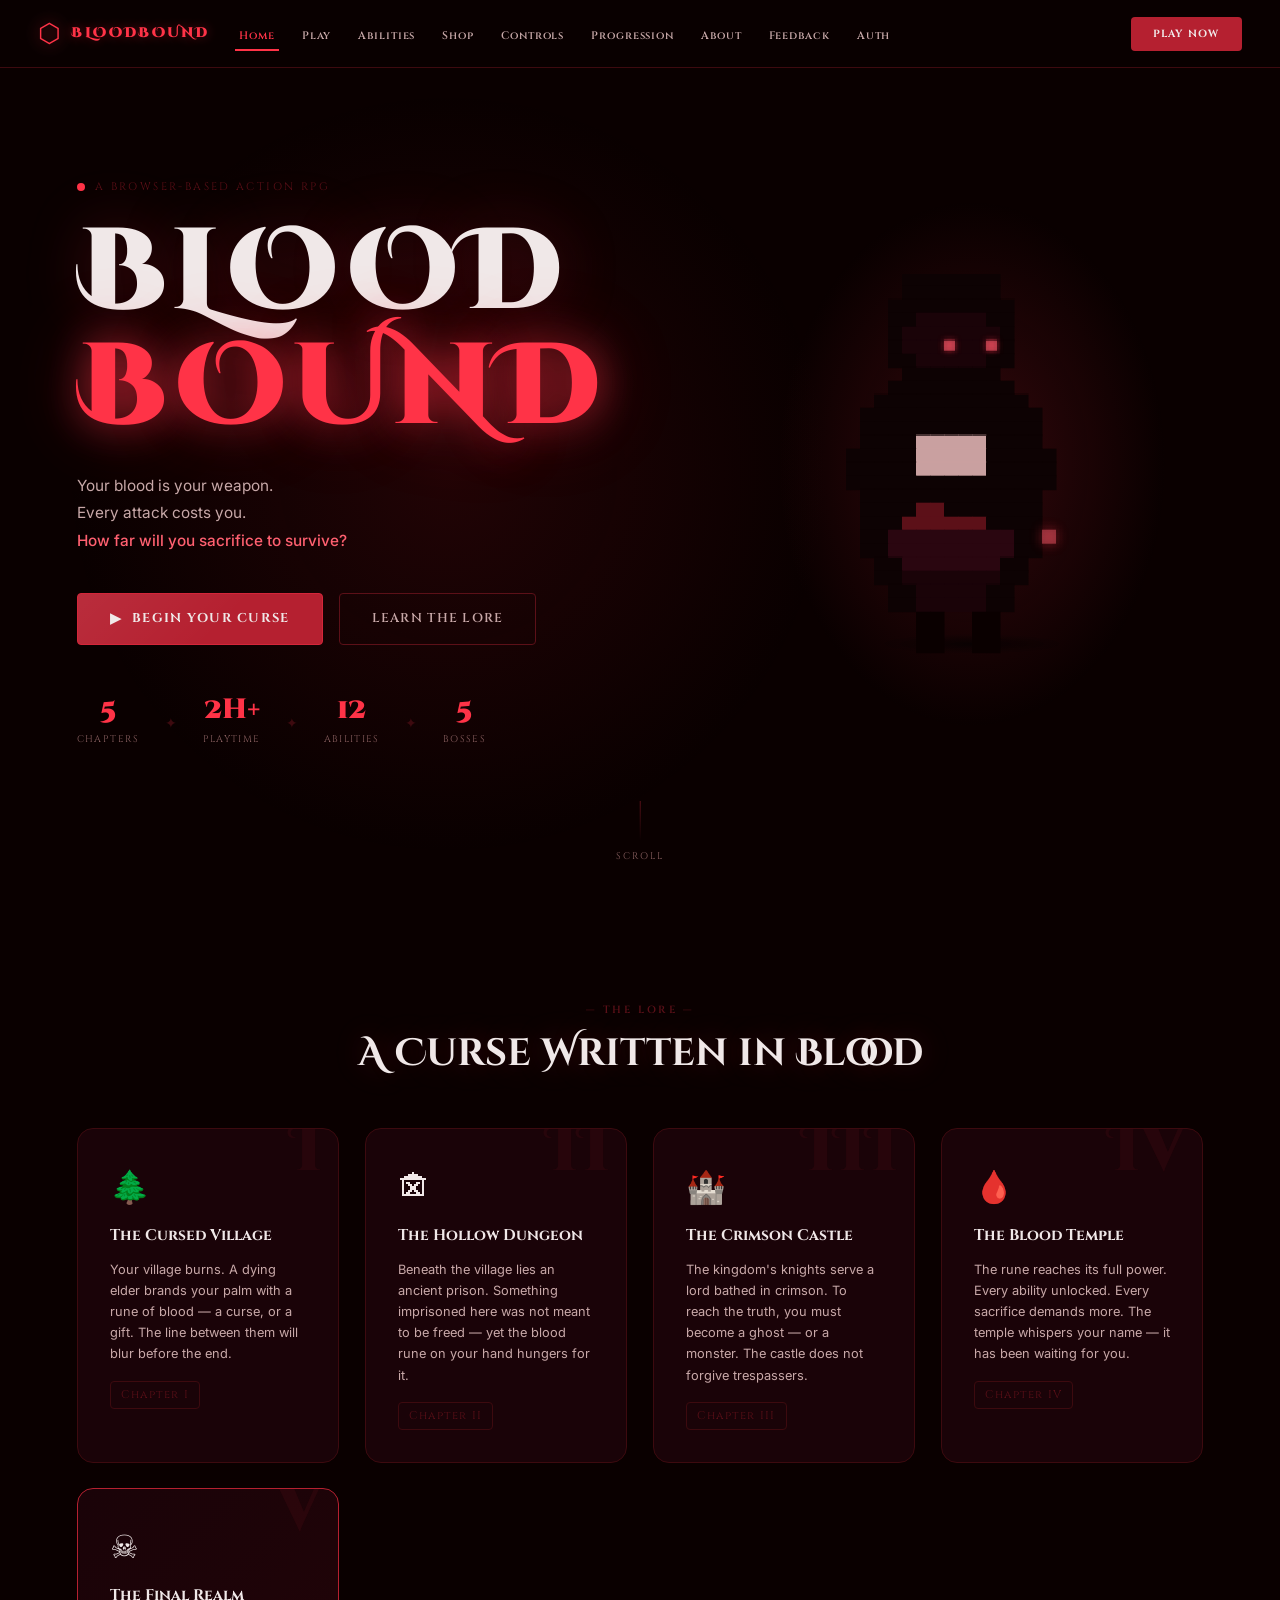
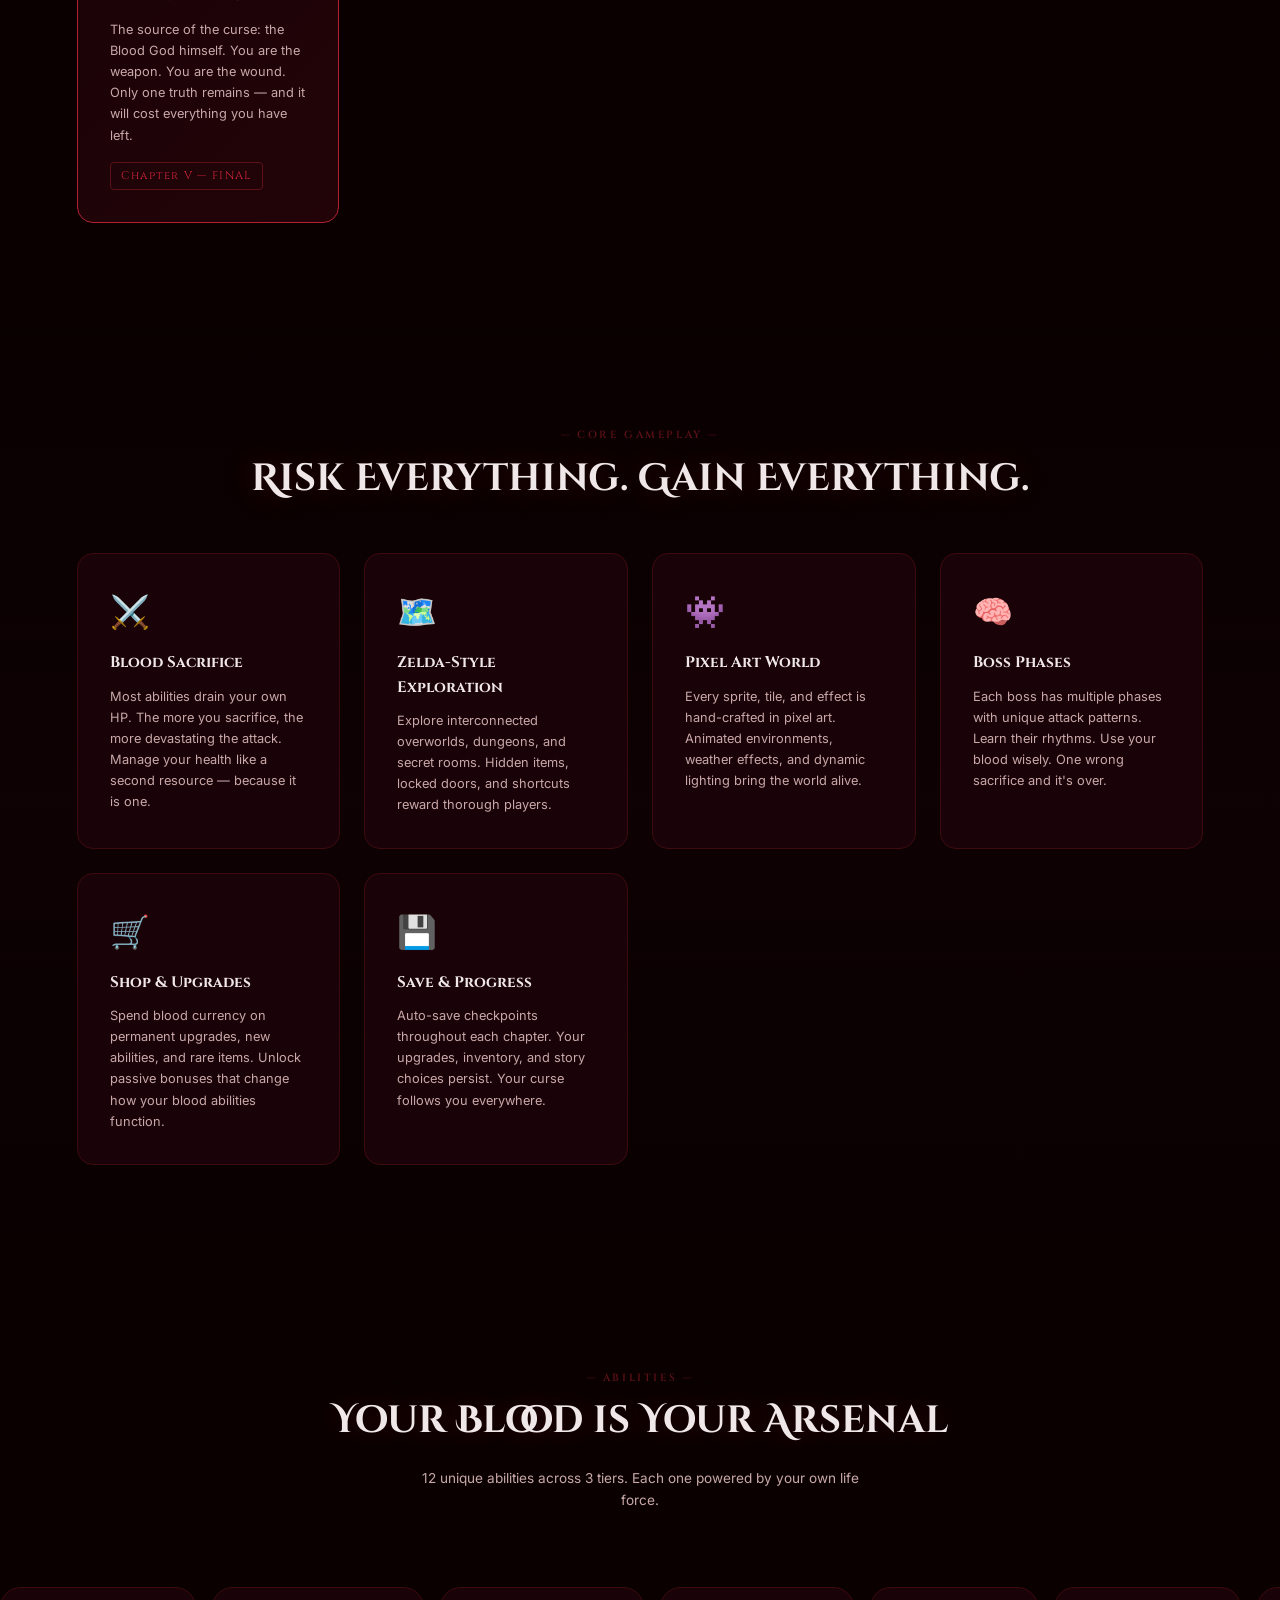
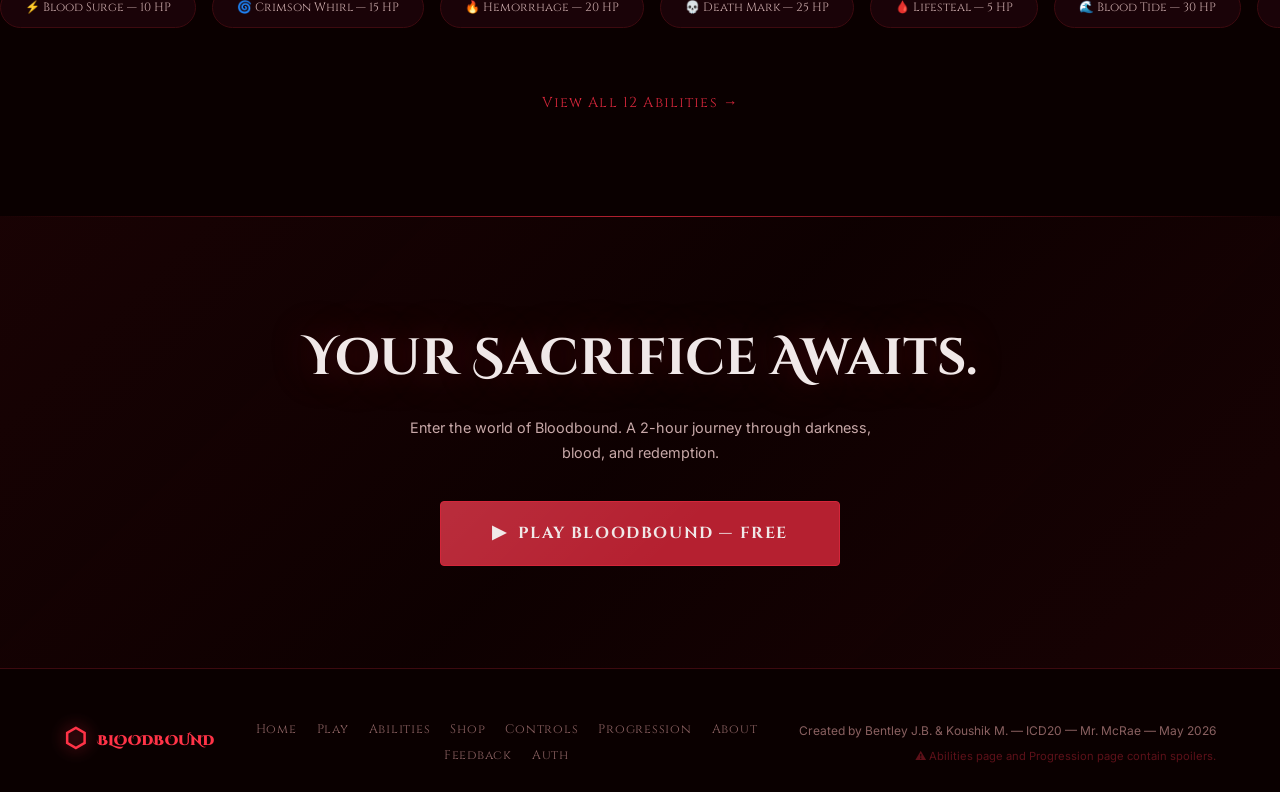
==== index.html @ a11c5ade "Add files via upload" ====
<!DOCTYPE html>
<html lang="en">
<head>
  <meta charset="UTF-8" />
  <meta name="viewport" content="width=device-width, initial-scale=1.0" />
  <title>Bloodbound — Sacrifice to Survive</title>
  <link rel="stylesheet" href="global.css" />
  <link rel="stylesheet" href="home.css" />
</head>
<body>

  <!-- ═══════════════════════════════════════════ ANIMATED BG CANVAS -->
  <canvas id="bg-canvas"></canvas>

  <!-- ═══════════════════════════════════════════ NAVBAR -->
  <nav class="navbar" id="navbar">
    <div class="nav-logo">
      <span class="logo-drop">⬡</span>
      <span class="logo-text">BLOODBOUND</span>
    </div>
    <ul class="nav-links">
      <li><a href="index.html" class="active">Home</a></li>
      <li><a href="game.html">Play</a></li>
      <li><a href="abilities.html">Abilities</a></li>
      <li><a href="shop.html">Shop</a></li>
      <li><a href="controls.html">Controls</a></li>
      <li><a href="progression.html">Progression</a></li>
      <li><a href="about.html">About</a></li>
      <li><a href="feedback.html">Feedback</a></li>
      <li><a href="auth.html">Auth</a></li>
    </ul>
    <button class="nav-play-btn" onclick="window.location.href='game.html'">
      <span>PLAY NOW</span>
      <div class="btn-drip"></div>
    </button>
    <button class="hamburger" id="hamburger" aria-label="Menu">
      <span></span><span></span><span></span>
    </button>
  </nav>

  <!-- ═══════════════════════════════════════════ MOBILE NAV DRAWER -->
  <div class="mobile-drawer" id="mobile-drawer">
    <ul>
      <li><a href="index.html">Home</a></li>
      <li><a href="game.html">Play</a></li>
      <li><a href="abilities.html">Abilities</a></li>
      <li><a href="shop.html">Shop</a></li>
      <li><a href="controls.html">Controls</a></li>
      <li><a href="progression.html">Progression</a></li>
      <li><a href="about.html">About</a></li>
      <li><a href="feedback.html">Feedback</a></li>
      <li><a href="auth.html">Auth</a></li>
    </ul>
  </div>

  <!-- ═══════════════════════════════════════════ HERO -->
  <section class="hero" id="hero">
    <div class="hero-content">
      <div class="hero-eyebrow">
        <span class="pulse-dot"></span>
        A BROWSER-BASED ACTION RPG
      </div>
      <h1 class="hero-title">
        <span class="title-line line-1">BLOOD</span>
        <span class="title-line line-2">BOUND</span>
      </h1>
      <p class="hero-subtitle">
        Your blood is your weapon.<br/>
        Every attack costs you.<br/>
        <em>How far will you sacrifice to survive?</em>
      </p>
      <div class="hero-cta">
        <button class="btn-primary" onclick="window.location.href='game.html'">
          <span class="btn-icon">▶</span> BEGIN YOUR CURSE
        </button>
        <button class="btn-secondary" onclick="document.getElementById('story').scrollIntoView({behavior:'smooth'})">
          LEARN THE LORE
        </button>
      </div>
      <div class="hero-stats">
        <div class="stat">
          <span class="stat-val">5</span>
          <span class="stat-label">Chapters</span>
        </div>
        <div class="stat-divider">✦</div>
        <div class="stat">
          <span class="stat-val">2h+</span>
          <span class="stat-label">Playtime</span>
        </div>
        <div class="stat-divider">✦</div>
        <div class="stat">
          <span class="stat-val">12</span>
          <span class="stat-label">Abilities</span>
        </div>
        <div class="stat-divider">✦</div>
        <div class="stat">
          <span class="stat-val">5</span>
          <span class="stat-label">Bosses</span>
        </div>
      </div>
    </div>

    <!-- Pixel art hero illustration (CSS drawn) -->
    <div class="hero-character">
      <div class="char-glow"></div>
      <canvas id="hero-sprite-canvas" width="200" height="280"></canvas>
      <div class="char-shadow"></div>
    </div>

    <div class="scroll-indicator">
      <div class="scroll-line"></div>
      <span>SCROLL</span>
    </div>
  </section>

  <!-- ═══════════════════════════════════════════ STORY TEASER -->
  <section class="story-section" id="story">
    <div class="section-eyebrow">— THE LORE —</div>
    <h2 class="section-title">A Curse Written in Blood</h2>

    <div class="story-grid">
      <div class="story-card" data-chapter="I">
        <div class="story-card-icon">🌲</div>
        <h3>The Cursed Village</h3>
        <p>Your village burns. A dying elder brands your palm with a rune of blood — a curse, or a gift. The line between them will blur before the end.</p>
        <span class="chapter-tag">Chapter I</span>
      </div>
      <div class="story-card" data-chapter="II">
        <div class="story-card-icon">🏚</div>
        <h3>The Hollow Dungeon</h3>
        <p>Beneath the village lies an ancient prison. Something imprisoned here was not meant to be freed — yet the blood rune on your hand hungers for it.</p>
        <span class="chapter-tag">Chapter II</span>
      </div>
      <div class="story-card" data-chapter="III">
        <div class="story-card-icon">🏰</div>
        <h3>The Crimson Castle</h3>
        <p>The kingdom's knights serve a lord bathed in crimson. To reach the truth, you must become a ghost — or a monster. The castle does not forgive trespassers.</p>
        <span class="chapter-tag">Chapter III</span>
      </div>
      <div class="story-card" data-chapter="IV">
        <div class="story-card-icon">🩸</div>
        <h3>The Blood Temple</h3>
        <p>The rune reaches its full power. Every ability unlocked. Every sacrifice demands more. The temple whispers your name — it has been waiting for you.</p>
        <span class="chapter-tag">Chapter IV</span>
      </div>
      <div class="story-card featured" data-chapter="V">
        <div class="story-card-icon">☠</div>
        <h3>The Final Realm</h3>
        <p>The source of the curse: the Blood God himself. You are the weapon. You are the wound. Only one truth remains — and it will cost everything you have left.</p>
        <span class="chapter-tag">Chapter V — FINAL</span>
      </div>
    </div>
  </section>

  <!-- ═══════════════════════════════════════════ MECHANICS -->
  <section class="mechanics-section" id="mechanics">
    <div class="section-eyebrow">— CORE GAMEPLAY —</div>
    <h2 class="section-title">Risk Everything. Gain Everything.</h2>

    <div class="mechanics-grid">
      <div class="mechanic-card">
        <div class="mech-icon">⚔️</div>
        <h3>Blood Sacrifice</h3>
        <p>Most abilities drain your own HP. The more you sacrifice, the more devastating the attack. Manage your health like a second resource — because it is one.</p>
      </div>
      <div class="mechanic-card">
        <div class="mech-icon">🗺️</div>
        <h3>Zelda-Style Exploration</h3>
        <p>Explore interconnected overworlds, dungeons, and secret rooms. Hidden items, locked doors, and shortcuts reward thorough players.</p>
      </div>
      <div class="mechanic-card">
        <div class="mech-icon">👾</div>
        <h3>Pixel Art World</h3>
        <p>Every sprite, tile, and effect is hand-crafted in pixel art. Animated environments, weather effects, and dynamic lighting bring the world alive.</p>
      </div>
      <div class="mechanic-card">
        <div class="mech-icon">🧠</div>
        <h3>Boss Phases</h3>
        <p>Each boss has multiple phases with unique attack patterns. Learn their rhythms. Use your blood wisely. One wrong sacrifice and it's over.</p>
      </div>
      <div class="mechanic-card">
        <div class="mech-icon">🛒</div>
        <h3>Shop & Upgrades</h3>
        <p>Spend blood currency on permanent upgrades, new abilities, and rare items. Unlock passive bonuses that change how your blood abilities function.</p>
      </div>
      <div class="mechanic-card">
        <div class="mech-icon">💾</div>
        <h3>Save & Progress</h3>
        <p>Auto-save checkpoints throughout each chapter. Your upgrades, inventory, and story choices persist. Your curse follows you everywhere.</p>
      </div>
    </div>
  </section>

  <!-- ═══════════════════════════════════════════ ABILITIES PREVIEW -->
  <section class="abilities-preview" id="abilities-preview">
    <div class="section-eyebrow">— ABILITIES —</div>
    <h2 class="section-title">Your Blood is Your Arsenal</h2>
    <p class="section-desc">12 unique abilities across 3 tiers. Each one powered by your own life force.</p>

    <div class="abilities-ticker">
      <div class="ticker-track">
        <div class="ability-pill">⚡ Blood Surge — 10 HP</div>
        <div class="ability-pill">🌀 Crimson Whirl — 15 HP</div>
        <div class="ability-pill">🔥 Hemorrhage — 20 HP</div>
        <div class="ability-pill">💀 Death Mark — 25 HP</div>
        <div class="ability-pill">🩸 Lifesteal — 5 HP</div>
        <div class="ability-pill">🌊 Blood Tide — 30 HP</div>
        <div class="ability-pill">⚡ Blood Surge — 10 HP</div>
        <div class="ability-pill">🌀 Crimson Whirl — 15 HP</div>
        <div class="ability-pill">🔥 Hemorrhage — 20 HP</div>
        <div class="ability-pill">💀 Death Mark — 25 HP</div>
        <div class="ability-pill">🩸 Lifesteal — 5 HP</div>
        <div class="ability-pill">🌊 Blood Tide — 30 HP</div>
      </div>
    </div>

    <a href="abilities.html" class="section-link">View All 12 Abilities →</a>
  </section>

  <!-- ═══════════════════════════════════════════ CTA BANNER -->
  <section class="cta-banner">
    <div class="cta-blood-drip" id="drip-container"></div>
    <h2>Your Sacrifice Awaits.</h2>
    <p>Enter the world of Bloodbound. A 2-hour journey through darkness, blood, and redemption.</p>
    <button class="btn-primary large" onclick="window.location.href='game.html'">
      <span class="btn-icon">▶</span> PLAY BLOODBOUND — FREE
    </button>
  </section>

  <!-- ═══════════════════════════════════════════ FOOTER -->
  <footer class="footer">
    <div class="footer-logo">
      <span class="logo-drop">⬡</span> BLOODBOUND
    </div>
    <div class="footer-links">
      <a href="index.html">Home</a>
      <a href="game.html">Play</a>
      <a href="abilities.html">Abilities</a>
      <a href="shop.html">Shop</a>
      <a href="controls.html">Controls</a>
      <a href="progression.html">Progression</a>
      <a href="about.html">About</a>
      <a href="feedback.html">Feedback</a>
      <a href="auth.html">Auth</a>
    </div>
    <div class="footer-credits">
      <p>Created by Bentley J.B. & Koushik M. — ICD20 — Mr. McRae — May 2026</p>
      <p class="footer-disclaimer">⚠ Abilities page and Progression page contain spoilers.</p>
    </div>
  </footer>

  <script src="home.js"></script>
</body>
</html>
---- global.css ----
/* ═══════════════════════════════════════════════════════════════
   BLOODBOUND — global.css
   Base styles, CSS variables, fonts, navbar, footer, utilities
   Responsive: all PC screen sizes (1024px → 2560px+)
═══════════════════════════════════════════════════════════════ */

/* ── GOOGLE FONTS ── */
@import url('https://fonts.googleapis.com/css2?family=Cinzel+Decorative:wght@400;700;900&family=Cinzel:wght@400;600;700&family=Inter:wght@300;400;500;600&display=swap');

/* ── CSS VARIABLES ── */
:root {
  /* Core palette */
  --blood-darkest:   #0a0000;
  --blood-dark:      #110205;
  --blood-surface:   #1a0308;
  --blood-raised:    #220408;
  --blood-border:    #3d0a0f;
  --blood-muted:     #5c1018;
  --blood-mid:       #8b1a24;
  --blood-core:      #b52030;
  --blood-bright:    #d4263a;
  --blood-vivid:     #ff3347;
  --blood-glow:      #ff6070;

  /* Neutral */
  --text-primary:    #f0e8e8;
  --text-secondary:  #c8a8a8;
  --text-muted:      #8a6060;
  --text-disabled:   #4a3030;

  /* Tier colours */
  --tier1: #a0a0b0;
  --tier2: #4fc3f7;
  --tier3: #ce93d8;
  --tier4: #ffcc02;

  /* UI */
  --hp-green:        #2ecc71;
  --hp-yellow:       #f1c40f;
  --hp-red:          #e74c3c;
  --boss-bar:        #9b0000;

  /* Sizing */
  --nav-h:           68px;
  --radius-sm:       4px;
  --radius-md:       8px;
  --radius-lg:       16px;
  --radius-xl:       24px;

  /* Shadows / glows */
  --shadow-card:     0 4px 24px rgba(0,0,0,.6);
  --shadow-glow-red: 0 0 24px rgba(180,32,48,.45);
  --shadow-glow-sm:  0 0 12px rgba(180,32,48,.3);

  /* Transitions */
  --t-fast:  .15s ease;
  --t-med:   .3s ease;
  --t-slow:  .6s ease;

  /* Font stacks */
  --font-display: 'Cinzel Decorative', serif;
  --font-heading: 'Cinzel', serif;
  --font-body:    'Inter', sans-serif;
}

/* ── RESET ── */
*, *::before, *::after { box-sizing: border-box; margin: 0; padding: 0; }
html { scroll-behavior: smooth; font-size: 16px; }
body {
  background: var(--blood-darkest);
  color: var(--text-primary);
  font-family: var(--font-body);
  line-height: 1.6;
  min-height: 100vh;
  overflow-x: hidden;
}
img, canvas, svg { display: block; max-width: 100%; }
a { color: inherit; text-decoration: none; }
button { cursor: pointer; border: none; background: none; font-family: inherit; }
ul { list-style: none; }
input, select, textarea { font-family: inherit; }

/* ── SCROLLBAR ── */
::-webkit-scrollbar { width: 8px; }
::-webkit-scrollbar-track { background: var(--blood-surface); }
::-webkit-scrollbar-thumb { background: var(--blood-muted); border-radius: 4px; }
::-webkit-scrollbar-thumb:hover { background: var(--blood-core); }

/* ── BACKGROUND CANVAS (shared animated bg) ── */
#bg-canvas {
  position: fixed;
  inset: 0;
  width: 100%;
  height: 100%;
  z-index: 0;
  pointer-events: none;
}

/* ── NAVBAR ── */
.navbar {
  position: fixed;
  top: 0; left: 0; right: 0;
  height: var(--nav-h);
  display: flex;
  align-items: center;
  gap: clamp(16px, 2vw, 40px);
  padding: 0 clamp(16px, 3vw, 60px);
  background: rgba(10, 0, 0, .85);
  backdrop-filter: blur(12px);
  border-bottom: 1px solid var(--blood-border);
  z-index: 1000;
  transition: background var(--t-med);
}
.navbar.scrolled {
  background: rgba(10, 0, 0, .98);
  box-shadow: 0 2px 20px rgba(0,0,0,.7);
}

.nav-logo {
  display: flex;
  align-items: center;
  gap: 10px;
  flex-shrink: 0;
}
.logo-drop {
  font-size: 1.6rem;
  color: var(--blood-vivid);
  filter: drop-shadow(0 0 8px var(--blood-core));
  animation: logo-pulse 3s ease-in-out infinite;
}
@keyframes logo-pulse {
  0%, 100% { filter: drop-shadow(0 0 8px var(--blood-core)); }
  50%       { filter: drop-shadow(0 0 18px var(--blood-vivid)); }
}
.logo-text {
  font-family: var(--font-display);
  font-size: clamp(.75rem, 1.1vw, 1rem);
  font-weight: 900;
  letter-spacing: .15em;
  color: var(--blood-vivid);
  text-shadow: 0 0 12px rgba(255,51,71,.4);
}

.nav-links {
  display: flex;
  align-items: center;
  gap: clamp(4px, 1.5vw, 28px);
  flex: 1;
}
.nav-links a {
  font-family: var(--font-heading);
  font-size: clamp(.65rem, .85vw, .85rem);
  font-weight: 600;
  letter-spacing: .08em;
  color: var(--text-secondary);
  padding: 6px 4px;
  border-bottom: 2px solid transparent;
  transition: color var(--t-fast), border-color var(--t-fast);
  white-space: nowrap;
}
.nav-links a:hover,
.nav-links a.active {
  color: var(--blood-vivid);
  border-bottom-color: var(--blood-vivid);
}

.nav-play-btn {
  position: relative;
  padding: 10px 22px;
  background: var(--blood-core);
  color: var(--text-primary);
  font-family: var(--font-heading);
  font-size: clamp(.65rem, .8vw, .8rem);
  font-weight: 700;
  letter-spacing: .12em;
  border-radius: var(--radius-sm);
  overflow: hidden;
  flex-shrink: 0;
  transition: background var(--t-fast), transform var(--t-fast), box-shadow var(--t-fast);
}
.nav-play-btn:hover {
  background: var(--blood-bright);
  transform: translateY(-1px);
  box-shadow: var(--shadow-glow-red);
}
.btn-drip {
  position: absolute;
  bottom: -4px; left: 50%;
  transform: translateX(-50%);
  width: 6px; height: 10px;
  background: var(--blood-bright);
  border-radius: 0 0 4px 4px;
  opacity: 0;
  transition: opacity var(--t-fast), height var(--t-med);
}
.nav-play-btn:hover .btn-drip { opacity: 1; height: 16px; }

/* Hamburger (mobile) */
.hamburger {
  display: none;
  flex-direction: column;
  gap: 5px;
  padding: 8px;
  margin-left: auto;
}
.hamburger span {
  display: block;
  width: 24px; height: 2px;
  background: var(--text-primary);
  border-radius: 2px;
  transition: transform var(--t-med), opacity var(--t-fast);
}
.hamburger.open span:nth-child(1) { transform: translateY(7px) rotate(45deg); }
.hamburger.open span:nth-child(2) { opacity: 0; }
.hamburger.open span:nth-child(3) { transform: translateY(-7px) rotate(-45deg); }

/* Mobile drawer */
.mobile-drawer {
  display: none;
  position: fixed;
  top: var(--nav-h); left: 0; right: 0;
  background: rgba(10,0,0,.97);
  border-bottom: 1px solid var(--blood-border);
  z-index: 999;
  transform: translateY(-110%);
  transition: transform var(--t-med);
}
.mobile-drawer.open { transform: translateY(0); }
.mobile-drawer ul { padding: 12px 0; }
.mobile-drawer a {
  display: block;
  padding: 14px 28px;
  font-family: var(--font-heading);
  font-size: 1rem;
  color: var(--text-secondary);
  border-bottom: 1px solid var(--blood-border);
  transition: color var(--t-fast), background var(--t-fast);
}
.mobile-drawer a:hover { color: var(--blood-vivid); background: var(--blood-surface); }

/* ── SHARED BUTTONS ── */
.btn-primary {
  display: inline-flex;
  align-items: center;
  gap: 10px;
  padding: clamp(12px, 1.2vw, 16px) clamp(24px, 2.5vw, 40px);
  background: var(--blood-core);
  color: var(--text-primary);
  font-family: var(--font-heading);
  font-size: clamp(.8rem, .95vw, 1rem);
  font-weight: 700;
  letter-spacing: .1em;
  border-radius: var(--radius-sm);
  border: 1px solid var(--blood-bright);
  transition: background var(--t-fast), transform var(--t-fast), box-shadow var(--t-fast);
  position: relative;
  overflow: hidden;
}
.btn-primary::before {
  content: '';
  position: absolute;
  inset: 0;
  background: linear-gradient(135deg, rgba(255,255,255,.06) 0%, transparent 60%);
  pointer-events: none;
}
.btn-primary:hover {
  background: var(--blood-bright);
  transform: translateY(-2px);
  box-shadow: var(--shadow-glow-red);
}
.btn-primary.large {
  font-size: clamp(1rem, 1.2vw, 1.2rem);
  padding: clamp(16px, 1.5vw, 20px) clamp(36px, 4vw, 56px);
}
.btn-icon { font-size: 1.1em; }

.btn-secondary {
  display: inline-flex;
  align-items: center;
  gap: 10px;
  padding: clamp(12px, 1.2vw, 16px) clamp(24px, 2.5vw, 40px);
  background: transparent;
  color: var(--text-secondary);
  font-family: var(--font-heading);
  font-size: clamp(.8rem, .95vw, 1rem);
  font-weight: 600;
  letter-spacing: .1em;
  border-radius: var(--radius-sm);
  border: 1px solid var(--blood-muted);
  transition: all var(--t-fast);
}
.btn-secondary:hover {
  border-color: var(--blood-core);
  color: var(--text-primary);
  background: rgba(139,26,36,.15);
}

/* ── SECTION SHARED ── */
.section-eyebrow {
  font-family: var(--font-heading);
  font-size: clamp(.65rem, .8vw, .8rem);
  font-weight: 600;
  letter-spacing: .25em;
  color: var(--blood-muted);
  text-align: center;
  margin-bottom: 12px;
}
.section-title {
  font-family: var(--font-display);
  font-size: clamp(1.6rem, 3vw, 2.8rem);
  font-weight: 700;
  text-align: center;
  color: var(--text-primary);
  text-shadow: 0 0 30px rgba(180,32,48,.3);
  line-height: 1.2;
  margin-bottom: clamp(12px, 2vw, 24px);
}
.section-desc {
  font-size: clamp(.85rem, 1vw, 1rem);
  color: var(--text-secondary);
  text-align: center;
  max-width: 600px;
  margin: 0 auto clamp(32px, 4vw, 56px);
}
.section-link {
  display: block;
  text-align: center;
  margin-top: clamp(24px, 3vw, 40px);
  font-family: var(--font-heading);
  font-size: .9rem;
  color: var(--blood-bright);
  letter-spacing: .08em;
  transition: color var(--t-fast), letter-spacing var(--t-fast);
}
.section-link:hover { color: var(--blood-vivid); letter-spacing: .14em; }

/* ── DIVIDER ── */
.blood-divider {
  width: 80px;
  height: 2px;
  background: linear-gradient(90deg, transparent, var(--blood-core), transparent);
  margin: 0 auto;
}

/* ── FOOTER ── */
.footer {
  position: relative;
  z-index: 10;
  background: var(--blood-darkest);
  border-top: 1px solid var(--blood-border);
  padding: clamp(32px, 4vw, 56px) clamp(20px, 5vw, 80px) clamp(20px, 2vw, 32px);
  display: grid;
  grid-template-columns: auto 1fr auto;
  gap: 24px 40px;
  align-items: start;
}
@media (max-width: 860px) {
  .footer {
    grid-template-columns: 1fr;
    text-align: center;
  }
  .footer-links { justify-content: center; }
}
.footer-logo {
  font-family: var(--font-display);
  font-size: clamp(.9rem, 1.1vw, 1.1rem);
  font-weight: 900;
  color: var(--blood-vivid);
  display: flex;
  align-items: center;
  gap: 10px;
  white-space: nowrap;
}
.footer-links {
  display: flex;
  flex-wrap: wrap;
  gap: 6px 20px;
  align-items: center;
  justify-content: center;
}
.footer-links a {
  font-family: var(--font-heading);
  font-size: .78rem;
  color: var(--text-muted);
  letter-spacing: .06em;
  transition: color var(--t-fast);
}
.footer-links a:hover { color: var(--blood-bright); }
.footer-credits {
  font-size: .75rem;
  color: var(--text-muted);
  text-align: right;
  line-height: 1.8;
}
@media (max-width: 860px) {
  .footer-credits { text-align: center; }
}
.footer-disclaimer {
  color: var(--blood-muted);
  font-size: .7rem;
  margin-top: 4px;
}

/* ── TOAST NOTIFICATIONS ── */
.toast {
  position: fixed;
  bottom: 28px;
  right: 28px;
  background: var(--blood-raised);
  border: 1px solid var(--blood-border);
  border-left: 3px solid var(--blood-vivid);
  padding: 14px 20px;
  border-radius: var(--radius-md);
  font-size: .88rem;
  color: var(--text-primary);
  z-index: 9999;
  box-shadow: var(--shadow-card);
  animation: toast-in .3s ease forwards;
  max-width: 320px;
}
.toast.fade-out { animation: toast-out .3s ease forwards; }
@keyframes toast-in  { from { opacity:0; transform:translateY(16px); } to { opacity:1; transform:translateY(0); } }
@keyframes toast-out { from { opacity:1; transform:translateY(0); }  to { opacity:0; transform:translateY(16px); } }

/* ── UTILITY CLASSES ── */
.hidden { display: none !important; }
.sr-only { position:absolute; width:1px; height:1px; overflow:hidden; clip:rect(0,0,0,0); }
.text-center { text-align: center; }
.text-blood { color: var(--blood-vivid); }

/* ── RESPONSIVE BREAKPOINTS ── */
@media (max-width: 1100px) {
  .nav-links { gap: clamp(4px, 1vw, 16px); }
}
@media (max-width: 900px) {
  .nav-links, .nav-play-btn { display: none; }
  .hamburger { display: flex; }
  .mobile-drawer { display: block; }
}
@media (min-width: 2200px) {
  :root { font-size: 18px; }
}
@media (min-width: 2800px) {
  :root { font-size: 20px; }
}
---- home.css ----
/* ═══════════════════════════════════════════════════════════════
   BLOODBOUND — home.css
   Landing page: hero, story, mechanics, abilities, CTA
═══════════════════════════════════════════════════════════════ */

/* ── PAGE BASE ── */
body {
  background: var(--blood-darkest);
}

/* ── HERO ── */
.hero {
  position: relative;
  min-height: 100vh;
  display: flex;
  align-items: center;
  padding: calc(var(--nav-h) + 40px) clamp(24px, 6vw, 100px) 80px;
  overflow: hidden;
  z-index: 1;
}

/* Radial blood glow behind hero */
.hero::before {
  content: '';
  position: absolute;
  top: 10%; left: 5%;
  width: clamp(400px, 60vw, 900px);
  height: clamp(400px, 60vw, 900px);
  background: radial-gradient(ellipse, rgba(140,20,30,.18) 0%, transparent 70%);
  pointer-events: none;
  z-index: 0;
}

.hero-content {
  position: relative;
  z-index: 2;
  flex: 1;
  max-width: clamp(520px, 55vw, 780px);
}

.hero-eyebrow {
  display: flex;
  align-items: center;
  gap: 10px;
  font-family: var(--font-heading);
  font-size: clamp(.65rem, .85vw, .85rem);
  letter-spacing: .22em;
  color: var(--blood-muted);
  margin-bottom: clamp(12px, 2vw, 20px);
}
.pulse-dot {
  width: 8px; height: 8px;
  background: var(--blood-vivid);
  border-radius: 50%;
  flex-shrink: 0;
  animation: dot-pulse 1.8s ease-in-out infinite;
}
@keyframes dot-pulse {
  0%, 100% { box-shadow: 0 0 0 0 rgba(255,51,71,.6); }
  50%       { box-shadow: 0 0 0 8px rgba(255,51,71,0); }
}

.hero-title {
  display: block;
  line-height: 1;
  margin-bottom: clamp(16px, 2vw, 28px);
}
.title-line {
  display: block;
  font-family: var(--font-display);
  font-weight: 900;
  letter-spacing: .06em;
  line-height: 1;
}
.line-1 {
  font-size: clamp(4rem, 9vw, 10rem);
  color: var(--text-primary);
  text-shadow: 0 0 60px rgba(180,32,48,.3);
}
.line-2 {
  font-size: clamp(4rem, 9vw, 10rem);
  color: var(--blood-vivid);
  text-shadow: 0 0 40px rgba(255,51,71,.6), 0 0 80px rgba(255,51,71,.3);
  animation: title-flicker 8s ease-in-out infinite;
}
@keyframes title-flicker {
  0%, 92%, 94%, 96%, 100% { opacity: 1; }
  93%, 95% { opacity: .85; }
}

.hero-subtitle {
  font-size: clamp(.9rem, 1.2vw, 1.2rem);
  color: var(--text-secondary);
  line-height: 1.8;
  margin-bottom: clamp(24px, 3vw, 40px);
  max-width: 480px;
}
.hero-subtitle em {
  color: var(--blood-glow);
  font-style: normal;
  font-weight: 500;
}

.hero-cta {
  display: flex;
  flex-wrap: wrap;
  gap: 16px;
  margin-bottom: clamp(32px, 4vw, 56px);
}

.hero-stats {
  display: flex;
  align-items: center;
  gap: clamp(16px, 2vw, 32px);
  flex-wrap: wrap;
}
.stat { text-align: center; }
.stat-val {
  display: block;
  font-family: var(--font-display);
  font-size: clamp(1.4rem, 2.2vw, 2.2rem);
  font-weight: 900;
  color: var(--blood-vivid);
  line-height: 1;
}
.stat-label {
  font-family: var(--font-heading);
  font-size: clamp(.6rem, .75vw, .75rem);
  letter-spacing: .14em;
  color: var(--text-muted);
  text-transform: uppercase;
}
.stat-divider {
  font-size: .9rem;
  color: var(--blood-border);
}

/* Hero character illustration area */
.hero-character {
  position: relative;
  z-index: 2;
  flex-shrink: 0;
  display: flex;
  align-items: center;
  justify-content: center;
  width: clamp(160px, 22vw, 280px);
  height: clamp(220px, 30vw, 380px);
  margin-left: clamp(20px, 4vw, 60px);
}
.char-glow {
  position: absolute;
  inset: -20%;
  background: radial-gradient(ellipse, rgba(180,32,48,.25) 0%, transparent 70%);
  animation: char-breathe 3s ease-in-out infinite;
}
@keyframes char-breathe {
  0%, 100% { transform: scale(1); opacity: 1; }
  50%       { transform: scale(1.08); opacity: .7; }
}
#hero-sprite-canvas {
  position: relative;
  z-index: 1;
  image-rendering: pixelated;
  image-rendering: crisp-edges;
  width: 100%;
  height: 100%;
}
.char-shadow {
  position: absolute;
  bottom: 0; left: 50%;
  transform: translateX(-50%);
  width: 70%;
  height: 20px;
  background: radial-gradient(ellipse, rgba(0,0,0,.6) 0%, transparent 70%);
}

/* Scroll indicator */
.scroll-indicator {
  position: absolute;
  bottom: 36px;
  left: 50%;
  transform: translateX(-50%);
  display: flex;
  flex-direction: column;
  align-items: center;
  gap: 8px;
  z-index: 2;
  animation: scroll-fade 2s ease-in-out infinite;
}
@keyframes scroll-fade { 0%,100%{opacity:.4} 50%{opacity:1} }
.scroll-line {
  width: 1px;
  height: 40px;
  background: linear-gradient(to bottom, var(--blood-muted), transparent);
}
.scroll-indicator span {
  font-family: var(--font-heading);
  font-size: .6rem;
  letter-spacing: .2em;
  color: var(--text-muted);
}

/* ── STORY SECTION ── */
.story-section {
  position: relative;
  z-index: 1;
  padding: clamp(60px, 8vw, 120px) clamp(24px, 6vw, 100px);
}

.story-grid {
  display: grid;
  grid-template-columns: repeat(auto-fit, minmax(220px, 1fr));
  gap: clamp(16px, 2vw, 28px);
  margin-top: clamp(32px, 4vw, 56px);
  max-width: 1400px;
  margin-inline: auto;
}
.story-card {
  position: relative;
  background: var(--blood-surface);
  border: 1px solid var(--blood-border);
  border-radius: var(--radius-lg);
  padding: clamp(20px, 2.5vw, 32px);
  transition: transform var(--t-med), border-color var(--t-med), box-shadow var(--t-med);
  overflow: hidden;
}
.story-card::before {
  content: attr(data-chapter);
  position: absolute;
  top: -10px; right: 16px;
  font-family: var(--font-display);
  font-size: 4rem;
  font-weight: 900;
  color: rgba(139,26,36,.12);
  pointer-events: none;
  line-height: 1;
}
.story-card:hover {
  transform: translateY(-4px);
  border-color: var(--blood-muted);
  box-shadow: var(--shadow-card), var(--shadow-glow-sm);
}
.story-card.featured {
  border-color: var(--blood-core);
  background: linear-gradient(135deg, var(--blood-surface) 0%, var(--blood-raised) 100%);
}
.story-card.featured:hover {
  border-color: var(--blood-bright);
  box-shadow: var(--shadow-card), var(--shadow-glow-red);
}
.story-card-icon {
  font-size: clamp(1.8rem, 2.5vw, 2.4rem);
  margin-bottom: 12px;
}
.story-card h3 {
  font-family: var(--font-heading);
  font-size: clamp(.95rem, 1.2vw, 1.15rem);
  font-weight: 700;
  color: var(--text-primary);
  margin-bottom: 10px;
}
.story-card p {
  font-size: clamp(.8rem, .9vw, .9rem);
  color: var(--text-secondary);
  line-height: 1.65;
}
.chapter-tag {
  display: inline-block;
  margin-top: 16px;
  font-family: var(--font-heading);
  font-size: .7rem;
  letter-spacing: .12em;
  color: var(--blood-muted);
  border: 1px solid var(--blood-border);
  border-radius: var(--radius-sm);
  padding: 4px 10px;
}
.story-card.featured .chapter-tag {
  color: var(--blood-bright);
  border-color: var(--blood-muted);
}

/* ── MECHANICS SECTION ── */
.mechanics-section {
  position: relative;
  z-index: 1;
  padding: clamp(60px, 8vw, 120px) clamp(24px, 6vw, 100px);
  background: linear-gradient(to bottom, transparent, rgba(17,2,5,.6), transparent);
}

.mechanics-grid {
  display: grid;
  grid-template-columns: repeat(auto-fit, minmax(260px, 1fr));
  gap: clamp(16px, 2vw, 24px);
  max-width: 1400px;
  margin: clamp(32px, 4vw, 56px) auto 0;
}
.mechanic-card {
  background: var(--blood-surface);
  border: 1px solid var(--blood-border);
  border-radius: var(--radius-lg);
  padding: clamp(24px, 2.5vw, 36px);
  transition: transform var(--t-med), border-color var(--t-med);
}
.mechanic-card:hover {
  transform: translateY(-3px);
  border-color: var(--blood-muted);
}
.mech-icon {
  font-size: clamp(1.8rem, 2.5vw, 2.4rem);
  margin-bottom: 14px;
}
.mechanic-card h3 {
  font-family: var(--font-heading);
  font-size: clamp(.95rem, 1.1vw, 1.1rem);
  font-weight: 700;
  color: var(--text-primary);
  margin-bottom: 10px;
}
.mechanic-card p {
  font-size: clamp(.8rem, .88vw, .88rem);
  color: var(--text-secondary);
  line-height: 1.65;
}

/* ── ABILITIES PREVIEW ── */
.abilities-preview {
  position: relative;
  z-index: 1;
  padding: clamp(60px, 8vw, 120px) 0;
  overflow: hidden;
}
.abilities-preview .section-eyebrow,
.abilities-preview .section-title,
.abilities-preview .section-desc,
.abilities-preview .section-link {
  padding-inline: clamp(24px, 6vw, 100px);
}

/* Infinite scrolling ticker */
.abilities-ticker {
  overflow: hidden;
  padding: clamp(16px, 2vw, 24px) 0;
  margin: 0;
}
.ticker-track {
  display: flex;
  gap: 16px;
  animation: ticker-scroll 24s linear infinite;
  width: max-content;
}
.ticker-track:hover { animation-play-state: paused; }
@keyframes ticker-scroll {
  from { transform: translateX(0); }
  to   { transform: translateX(-50%); }
}
.ability-pill {
  white-space: nowrap;
  padding: 10px 24px;
  background: var(--blood-surface);
  border: 1px solid var(--blood-border);
  border-radius: 100px;
  font-family: var(--font-heading);
  font-size: clamp(.75rem, .9vw, .9rem);
  color: var(--text-secondary);
  transition: border-color var(--t-fast), color var(--t-fast);
  cursor: default;
}
.ability-pill:hover {
  border-color: var(--blood-core);
  color: var(--text-primary);
}

/* ── CTA BANNER ── */
.cta-banner {
  position: relative;
  z-index: 1;
  padding: clamp(60px, 8vw, 120px) clamp(24px, 6vw, 100px);
  text-align: center;
  overflow: hidden;
}
.cta-banner::before {
  content: '';
  position: absolute;
  inset: 0;
  background: linear-gradient(135deg, rgba(140,20,30,.12) 0%, rgba(60,5,10,.08) 50%, rgba(140,20,30,.12) 100%);
  z-index: 0;
}
.cta-banner::after {
  content: '';
  position: absolute;
  top: 0; left: 0; right: 0;
  height: 1px;
  background: linear-gradient(90deg, transparent, var(--blood-core), transparent);
}
.cta-banner > * { position: relative; z-index: 1; }
.cta-banner h2 {
  font-family: var(--font-display);
  font-size: clamp(1.8rem, 4vw, 4rem);
  color: var(--text-primary);
  margin-bottom: 16px;
  text-shadow: 0 0 40px rgba(180,32,48,.4);
}
.cta-banner p {
  font-size: clamp(.9rem, 1.1vw, 1.1rem);
  color: var(--text-secondary);
  max-width: 500px;
  margin: 0 auto 36px;
  line-height: 1.7;
}

/* Blood drip decoration */
.cta-blood-drip {
  position: absolute;
  top: 0; left: 0; right: 0;
  display: flex;
  gap: clamp(30px, 4vw, 60px);
  justify-content: center;
  z-index: 0;
  pointer-events: none;
}
.drip {
  width: 3px;
  background: linear-gradient(to bottom, var(--blood-core), transparent);
  border-radius: 0 0 3px 3px;
  animation: drip-fall var(--dur, 2s) var(--delay, 0s) ease-in infinite;
  opacity: .5;
}
@keyframes drip-fall {
  0%   { height: 0;  opacity: .6; transform: translateY(0); }
  80%  { height: var(--h, 60px); opacity: .4; }
  100% { height: var(--h, 60px); opacity: 0; transform: translateY(20px); }
}

/* ── RESPONSIVE ADJUSTMENTS ── */
@media (max-width: 900px) {
  .hero {
    flex-direction: column;
    padding-top: calc(var(--nav-h) + 24px);
    text-align: center;
    align-items: center;
  }
  .hero-content { max-width: 100%; }
  .hero-cta { justify-content: center; }
  .hero-stats { justify-content: center; }
  .hero-subtitle { margin-inline: auto; }
  .hero-character { margin: 32px auto 0; }
  .scroll-indicator { display: none; }
}
@media (max-width: 600px) {
  .story-grid { grid-template-columns: 1fr; }
  .mechanics-grid { grid-template-columns: 1fr; }
  .line-1, .line-2 { font-size: clamp(3.2rem, 16vw, 5rem); }
}
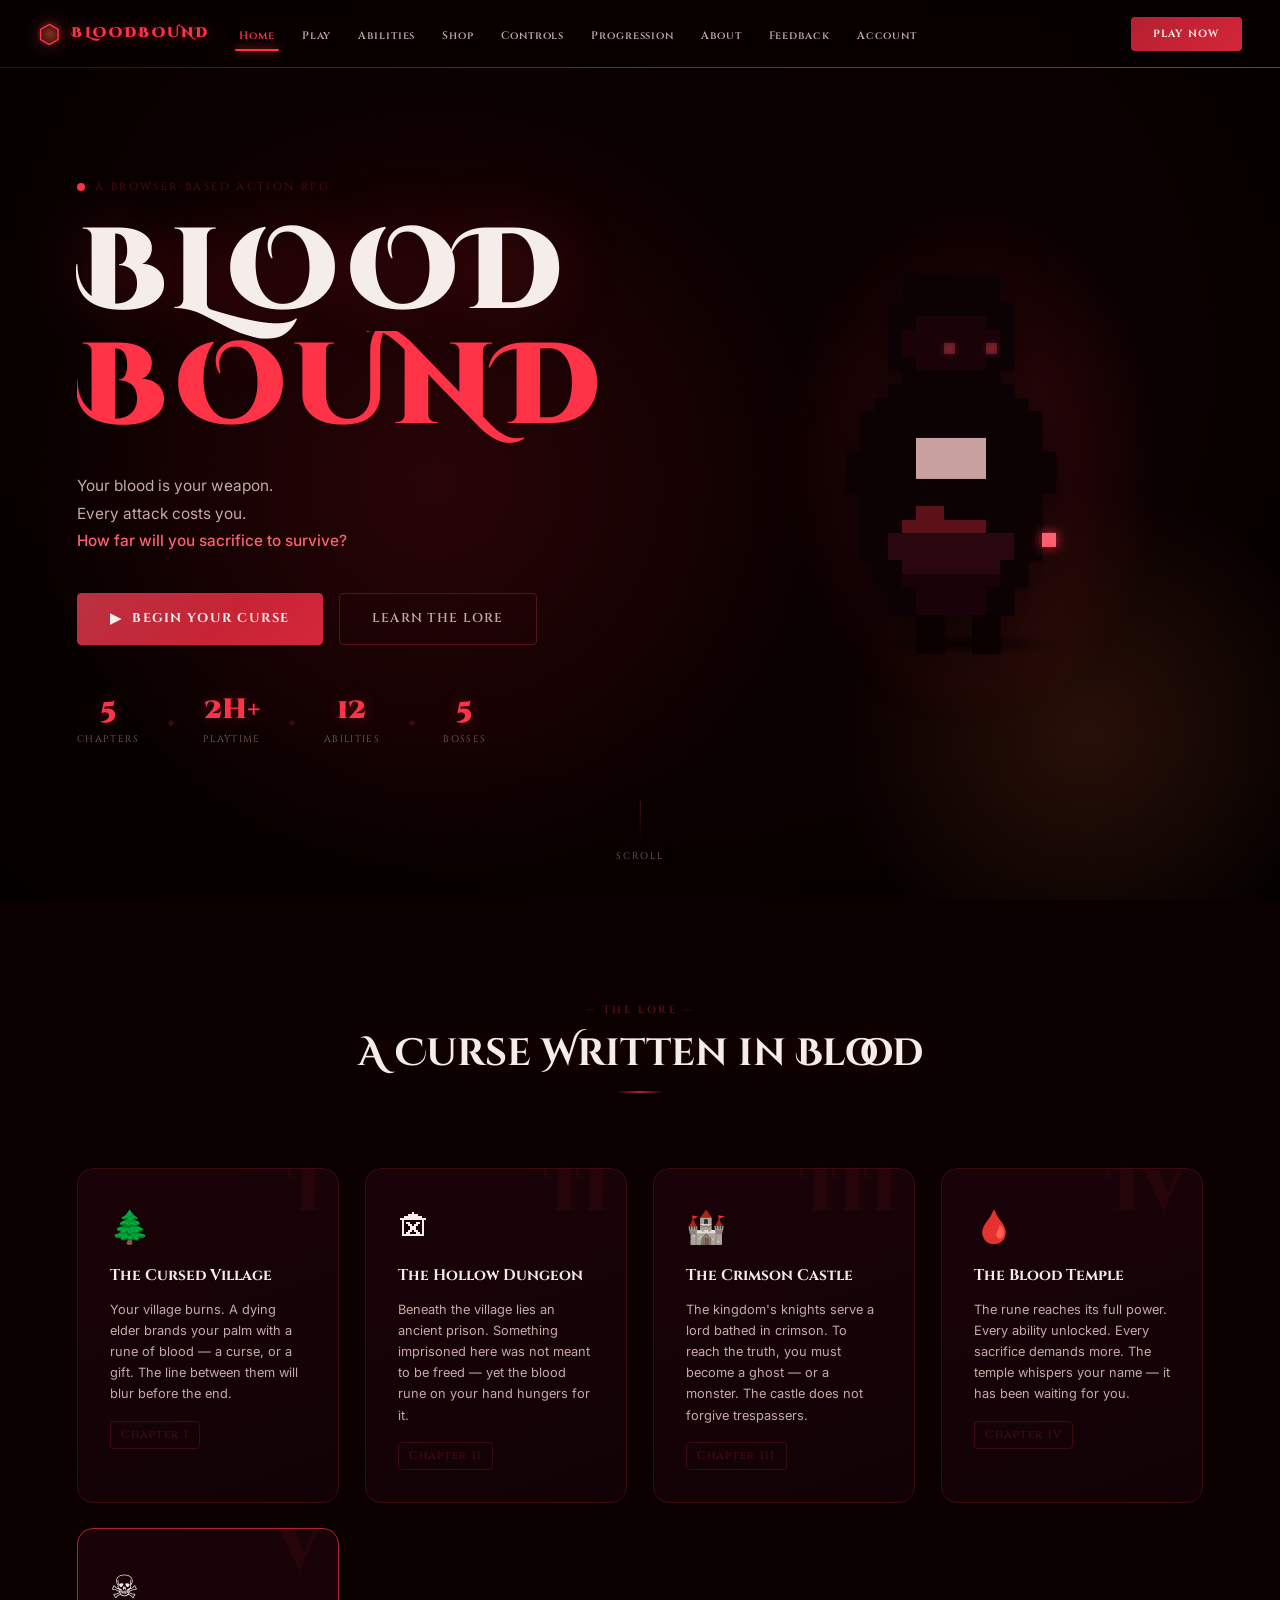
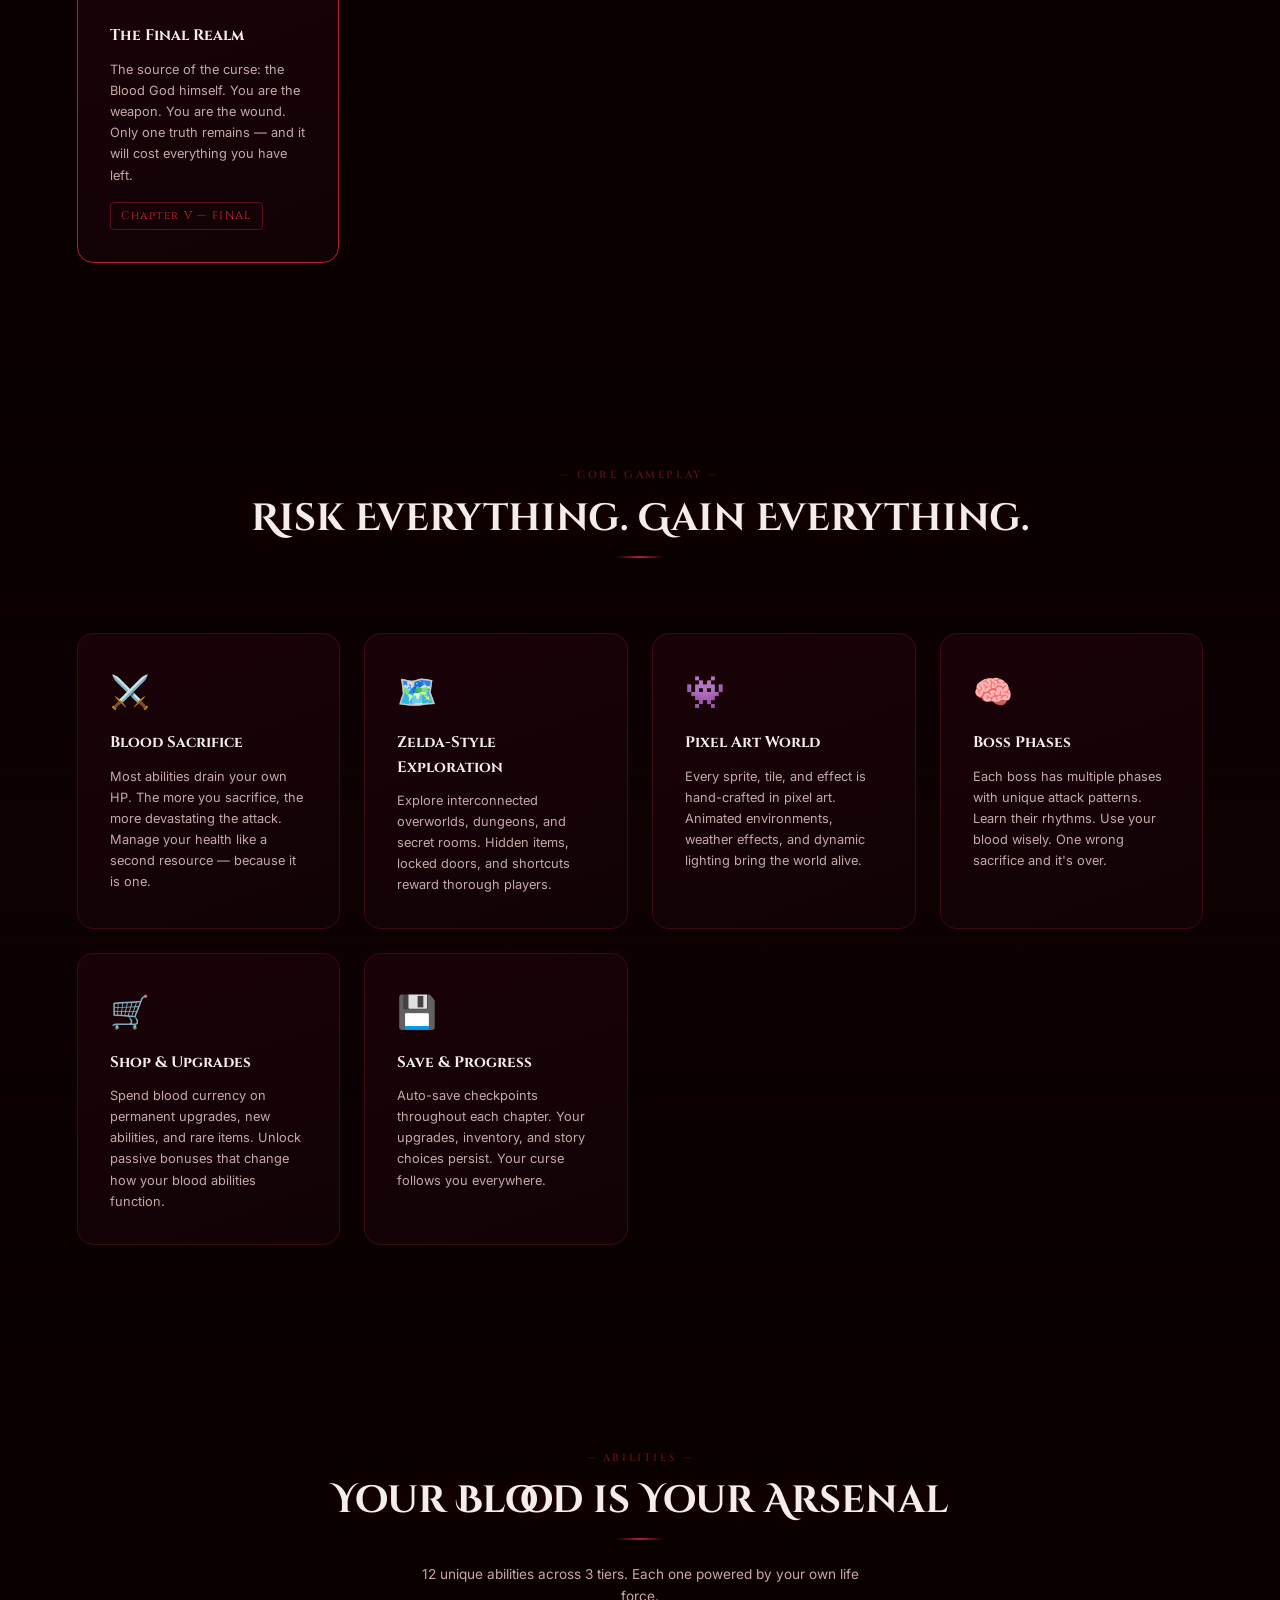
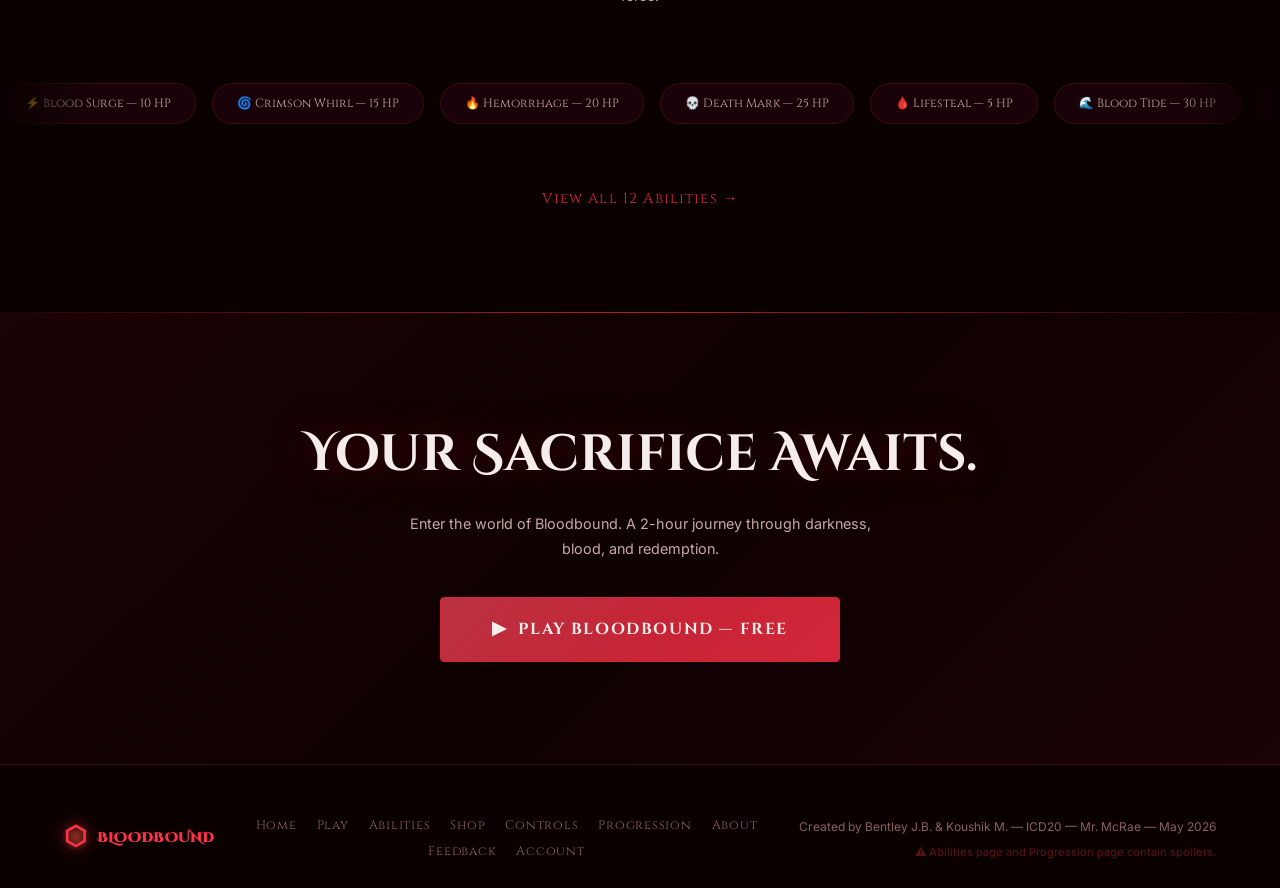
==== commit c85c1246: "all" ====
--- a/index.html
+++ b/index.html
@@ -27,7 +27,7 @@
       <li><a href="progression.html">Progression</a></li>
       <li><a href="about.html">About</a></li>
       <li><a href="feedback.html">Feedback</a></li>
-      <li><a href="auth.html">Auth</a></li>
+      <li><a href="auth.html">Account</a></li>
     </ul>
     <button class="nav-play-btn" onclick="window.location.href='game.html'">
       <span>PLAY NOW</span>
@@ -49,7 +49,7 @@
       <li><a href="progression.html">Progression</a></li>
       <li><a href="about.html">About</a></li>
       <li><a href="feedback.html">Feedback</a></li>
-      <li><a href="auth.html">Auth</a></li>
+      <li><a href="auth.html">Account</a></li>
     </ul>
   </div>
 
@@ -241,7 +241,7 @@
       <a href="progression.html">Progression</a>
       <a href="about.html">About</a>
       <a href="feedback.html">Feedback</a>
-      <a href="auth.html">Auth</a>
+      <a href="auth.html">Account</a>
     </div>
     <div class="footer-credits">
       <p>Created by Bentley J.B. & Koushik M. — ICD20 — Mr. McRae — May 2026</p>
--- a/global.css
+++ b/global.css
@@ -1,19 +1,20 @@
 /* ═══════════════════════════════════════════════════════════════
-   BLOODBOUND — global.css
-   Base styles, CSS variables, fonts, navbar, footer, utilities
-   Responsive: all PC screen sizes (1024px → 2560px+)
+   BLOODBOUND — global.css (v2)
+   Foundational design system: palette, typography, motion library,
+   animated atmosphere, shared primitives used by every page.
 ═══════════════════════════════════════════════════════════════ */
 
-/* ── GOOGLE FONTS ── */
-@import url('https://fonts.googleapis.com/css2?family=Cinzel+Decorative:wght@400;700;900&family=Cinzel:wght@400;600;700&family=Inter:wght@300;400;500;600&display=swap');
+@import url('https://fonts.googleapis.com/css2?family=Cinzel+Decorative:wght@400;700;900&family=Cinzel:wght@400;600;700&family=Inter:wght@300;400;500;600;700&display=swap');
 
 /* ── CSS VARIABLES ── */
 :root {
-  /* Core palette */
+  /* Core palette — deeper range for more lighting headroom */
+  --blood-void:      #050000;
   --blood-darkest:   #0a0000;
   --blood-dark:      #110205;
   --blood-surface:   #1a0308;
   --blood-raised:    #220408;
+  --blood-elevated:  #2c0810;
   --blood-border:    #3d0a0f;
   --blood-muted:     #5c1018;
   --blood-mid:       #8b1a24;
@@ -21,9 +22,11 @@
   --blood-bright:    #d4263a;
   --blood-vivid:     #ff3347;
   --blood-glow:      #ff6070;
+  --blood-ember:     #ff8c42;
+  --blood-gold:      #ffcc02;
 
   /* Neutral */
-  --text-primary:    #f0e8e8;
+  --text-primary:    #f5edea;
   --text-secondary:  #c8a8a8;
   --text-muted:      #8a6060;
   --text-disabled:   #4a3030;
@@ -46,16 +49,20 @@
   --radius-md:       8px;
   --radius-lg:       16px;
   --radius-xl:       24px;
+  --radius-pill:     100px;
 
   /* Shadows / glows */
   --shadow-card:     0 4px 24px rgba(0,0,0,.6);
+  --shadow-deep:      0 12px 48px rgba(0,0,0,.75);
   --shadow-glow-red: 0 0 24px rgba(180,32,48,.45);
   --shadow-glow-sm:  0 0 12px rgba(180,32,48,.3);
+  --shadow-glow-gold: 0 0 24px rgba(255,204,2,.35);
 
   /* Transitions */
-  --t-fast:  .15s ease;
-  --t-med:   .3s ease;
-  --t-slow:  .6s ease;
+  --t-fast:   .15s cubic-bezier(.2,.8,.2,1);
+  --t-med:    .3s cubic-bezier(.2,.8,.2,1);
+  --t-slow:   .6s cubic-bezier(.16,1,.3,1);
+  --t-spring: .5s cubic-bezier(.34,1.56,.64,1);
 
   /* Font stacks */
   --font-display: 'Cinzel Decorative', serif;
@@ -73,7 +80,10 @@
   line-height: 1.6;
   min-height: 100vh;
   overflow-x: hidden;
-}
+  animation: page-fade-in .5s ease;
+}
+@keyframes page-fade-in { from { opacity: 0; } to { opacity: 1; } }
+
 img, canvas, svg { display: block; max-width: 100%; }
 a { color: inherit; text-decoration: none; }
 button { cursor: pointer; border: none; background: none; font-family: inherit; }
@@ -81,12 +91,16 @@
 input, select, textarea { font-family: inherit; }
 
 /* ── SCROLLBAR ── */
-::-webkit-scrollbar { width: 8px; }
+::-webkit-scrollbar { width: 9px; }
 ::-webkit-scrollbar-track { background: var(--blood-surface); }
-::-webkit-scrollbar-thumb { background: var(--blood-muted); border-radius: 4px; }
+::-webkit-scrollbar-thumb {
+  background: var(--blood-muted);
+  border-radius: 4px;
+  box-shadow: inset 0 0 4px rgba(255,80,60,.2);
+}
 ::-webkit-scrollbar-thumb:hover { background: var(--blood-core); }
 
-/* ── BACKGROUND CANVAS (shared animated bg) ── */
+/* ── BACKGROUND CANVAS + EMBER LAYER ── */
 #bg-canvas {
   position: fixed;
   inset: 0;
@@ -94,6 +108,63 @@
   height: 100%;
   z-index: 0;
   pointer-events: none;
+}
+/* Subtle vignette over every page for depth */
+body::before {
+  content: '';
+  position: fixed;
+  inset: 0;
+  z-index: 0;
+  pointer-events: none;
+  background: radial-gradient(ellipse at 50% 40%, transparent 0%, transparent 55%, rgba(0,0,0,.55) 100%);
+}
+/* Faint film-grain noise texture for atmosphere */
+body::after {
+  content: '';
+  position: fixed;
+  inset: 0;
+  z-index: 0;
+  pointer-events: none;
+  opacity: .035;
+  mix-blend-mode: overlay;
+  background-image:
+    repeating-linear-gradient(0deg, rgba(255,255,255,.4) 0 1px, transparent 1px 3px),
+    repeating-linear-gradient(90deg, rgba(255,255,255,.3) 0 1px, transparent 1px 3px);
+  background-size: 3px 3px;
+  animation: grain-shift 1.2s steps(4) infinite;
+}
+@keyframes grain-shift {
+  0%   { transform: translate(0,0); }
+  25%  { transform: translate(-1px,1px); }
+  50%  { transform: translate(1px,-1px); }
+  75%  { transform: translate(-1px,-1px); }
+  100% { transform: translate(0,0); }
+}
+
+/* Ember particle layer (DOM-driven, see pages.js) */
+.ember-layer {
+  position: fixed;
+  inset: 0;
+  z-index: 1;
+  pointer-events: none;
+  overflow: hidden;
+}
+.ember-spark {
+  position: absolute;
+  border-radius: 50%;
+  background: radial-gradient(circle, #ffb347 0%, #ff3347 50%, transparent 100%);
+  filter: blur(.5px);
+  opacity: 0;
+  animation: ember-rise var(--ember-dur, 6s) linear infinite;
+  animation-delay: var(--ember-delay, 0s);
+  box-shadow: 0 0 6px 1px rgba(255,90,40,.6);
+}
+@keyframes ember-rise {
+  0%   { transform: translate(0,0) scale(.4); opacity: 0; }
+  8%   { opacity: 1; }
+  50%  { transform: translate(var(--drift, 20px), -50vh) scale(1); opacity: .8; }
+  90%  { opacity: .3; }
+  100% { transform: translate(calc(var(--drift, 20px) * 2), -100vh) scale(.2); opacity: 0; }
 }
 
 /* ── NAVBAR ── */
@@ -105,15 +176,28 @@
   align-items: center;
   gap: clamp(16px, 2vw, 40px);
   padding: 0 clamp(16px, 3vw, 60px);
-  background: rgba(10, 0, 0, .85);
-  backdrop-filter: blur(12px);
+  background: rgba(8, 0, 0, .82);
+  backdrop-filter: blur(14px) saturate(1.3);
   border-bottom: 1px solid var(--blood-border);
   z-index: 1000;
-  transition: background var(--t-med);
+  transition: background var(--t-med), box-shadow var(--t-med);
 }
 .navbar.scrolled {
-  background: rgba(10, 0, 0, .98);
-  box-shadow: 0 2px 20px rgba(0,0,0,.7);
+  background: rgba(6, 0, 0, .97);
+  box-shadow: 0 2px 30px rgba(0,0,0,.8), 0 1px 0 rgba(255,60,70,.08);
+}
+.navbar::after {
+  content: '';
+  position: absolute;
+  bottom: -1px; left: 0; right: 0;
+  height: 1px;
+  background: linear-gradient(90deg, transparent, rgba(255,90,60,.35), var(--blood-core), rgba(255,90,60,.35), transparent);
+  background-size: 200% 100%;
+  animation: footer-glow-sweep 7s linear infinite;
+}
+@keyframes footer-glow-sweep {
+  0%   { background-position: 0% 0; }
+  100% { background-position: -200% 0; }
 }
 
 .nav-logo {
@@ -121,16 +205,34 @@
   align-items: center;
   gap: 10px;
   flex-shrink: 0;
+  position: relative;
 }
 .logo-drop {
-  font-size: 1.6rem;
+  position: relative;
+  font-size: 1.65rem;
   color: var(--blood-vivid);
   filter: drop-shadow(0 0 8px var(--blood-core));
   animation: logo-pulse 3s ease-in-out infinite;
 }
+.logo-drop::before {
+  content: '';
+  position: absolute;
+  top: 50%; left: 50%;
+  width: 30px; height: 30px;
+  transform: translate(-50%, -50%);
+  background: radial-gradient(circle, rgba(255,100,60,.4) 0%, transparent 70%);
+  border-radius: 50%;
+  animation: logo-ember-pulse 2.6s ease-in-out infinite;
+  pointer-events: none;
+  z-index: -1;
+}
+@keyframes logo-ember-pulse {
+  0%, 100% { opacity: .3; transform: translate(-50%,-50%) scale(.8); }
+  50%       { opacity: .7; transform: translate(-50%,-50%) scale(1.3); }
+}
 @keyframes logo-pulse {
   0%, 100% { filter: drop-shadow(0 0 8px var(--blood-core)); }
-  50%       { filter: drop-shadow(0 0 18px var(--blood-vivid)); }
+  50%       { filter: drop-shadow(0 0 20px var(--blood-vivid)) drop-shadow(0 0 36px rgba(255,80,90,.4)); }
 }
 .logo-text {
   font-family: var(--font-display);
@@ -138,7 +240,7 @@
   font-weight: 900;
   letter-spacing: .15em;
   color: var(--blood-vivid);
-  text-shadow: 0 0 12px rgba(255,51,71,.4);
+  text-shadow: 0 0 12px rgba(255,51,71,.45);
 }
 
 .nav-links {
@@ -148,26 +250,39 @@
   flex: 1;
 }
 .nav-links a {
+  position: relative;
   font-family: var(--font-heading);
   font-size: clamp(.65rem, .85vw, .85rem);
   font-weight: 600;
   letter-spacing: .08em;
   color: var(--text-secondary);
   padding: 6px 4px;
-  border-bottom: 2px solid transparent;
-  transition: color var(--t-fast), border-color var(--t-fast);
+  transition: color var(--t-fast);
   white-space: nowrap;
+}
+.nav-links a::after {
+  content: '';
+  position: absolute;
+  bottom: -2px; left: 0;
+  width: 0; height: 2px;
+  background: var(--blood-vivid);
+  transition: width var(--t-fast);
+  box-shadow: 0 0 8px var(--blood-vivid);
+  border-radius: 2px;
 }
 .nav-links a:hover,
 .nav-links a.active {
   color: var(--blood-vivid);
-  border-bottom-color: var(--blood-vivid);
+}
+.nav-links a:hover::after,
+.nav-links a.active::after {
+  width: 100%;
 }
 
 .nav-play-btn {
   position: relative;
   padding: 10px 22px;
-  background: var(--blood-core);
+  background: linear-gradient(135deg, var(--blood-core), var(--blood-bright));
   color: var(--text-primary);
   font-family: var(--font-heading);
   font-size: clamp(.65rem, .8vw, .8rem);
@@ -176,13 +291,25 @@
   border-radius: var(--radius-sm);
   overflow: hidden;
   flex-shrink: 0;
-  transition: background var(--t-fast), transform var(--t-fast), box-shadow var(--t-fast);
+  isolation: isolate;
+  transition: transform var(--t-fast), box-shadow var(--t-fast);
+}
+.nav-play-btn::after {
+  content: '';
+  position: absolute;
+  inset: 0;
+  background: radial-gradient(circle at 50% 120%, rgba(255,140,60,.4), transparent 60%);
+  opacity: 0;
+  transition: opacity var(--t-med);
+  pointer-events: none;
+  z-index: -1;
 }
 .nav-play-btn:hover {
-  background: var(--blood-bright);
   transform: translateY(-1px);
   box-shadow: var(--shadow-glow-red);
 }
+.nav-play-btn:hover::after { opacity: 1; }
+.nav-play-btn:active { transform: scale(.97); }
 .btn-drip {
   position: absolute;
   bottom: -4px; left: 50%;
@@ -219,7 +346,8 @@
   display: none;
   position: fixed;
   top: var(--nav-h); left: 0; right: 0;
-  background: rgba(10,0,0,.97);
+  background: rgba(8,0,0,.97);
+  backdrop-filter: blur(10px);
   border-bottom: 1px solid var(--blood-border);
   z-index: 999;
   transform: translateY(-110%);
@@ -234,17 +362,25 @@
   font-size: 1rem;
   color: var(--text-secondary);
   border-bottom: 1px solid var(--blood-border);
-  transition: color var(--t-fast), background var(--t-fast);
-}
-.mobile-drawer a:hover { color: var(--blood-vivid); background: var(--blood-surface); }
+  transition: color var(--t-fast), background var(--t-fast), padding-left var(--t-fast);
+}
+.mobile-drawer a:hover {
+  color: var(--blood-vivid);
+  background: var(--blood-surface);
+  padding-left: 36px;
+}
 
 /* ── SHARED BUTTONS ── */
+.btn-primary, .btn-secondary {
+  position: relative;
+  isolation: isolate;
+}
 .btn-primary {
   display: inline-flex;
   align-items: center;
   gap: 10px;
   padding: clamp(12px, 1.2vw, 16px) clamp(24px, 2.5vw, 40px);
-  background: var(--blood-core);
+  background: linear-gradient(135deg, var(--blood-core), var(--blood-bright));
   color: var(--text-primary);
   font-family: var(--font-heading);
   font-size: clamp(.8rem, .95vw, 1rem);
@@ -252,22 +388,33 @@
   letter-spacing: .1em;
   border-radius: var(--radius-sm);
   border: 1px solid var(--blood-bright);
-  transition: background var(--t-fast), transform var(--t-fast), box-shadow var(--t-fast);
-  position: relative;
+  transition: transform var(--t-fast), box-shadow var(--t-fast);
   overflow: hidden;
 }
 .btn-primary::before {
   content: '';
   position: absolute;
   inset: 0;
-  background: linear-gradient(135deg, rgba(255,255,255,.06) 0%, transparent 60%);
-  pointer-events: none;
+  background: linear-gradient(135deg, rgba(255,255,255,.08) 0%, transparent 60%);
+  pointer-events: none;
+}
+.btn-primary::after {
+  content: '';
+  position: absolute;
+  inset: 0;
+  border-radius: inherit;
+  background: radial-gradient(circle at 50% 120%, rgba(255,140,60,.35), transparent 60%);
+  opacity: 0;
+  transition: opacity var(--t-med);
+  pointer-events: none;
+  z-index: -1;
 }
 .btn-primary:hover {
-  background: var(--blood-bright);
   transform: translateY(-2px);
   box-shadow: var(--shadow-glow-red);
 }
+.btn-primary:hover::after { opacity: 1; }
+.btn-primary:active { transform: scale(.97); }
 .btn-primary.large {
   font-size: clamp(1rem, 1.2vw, 1.2rem);
   padding: clamp(16px, 1.5vw, 20px) clamp(36px, 4vw, 56px);
@@ -293,7 +440,9 @@
   border-color: var(--blood-core);
   color: var(--text-primary);
   background: rgba(139,26,36,.15);
-}
+  transform: translateY(-1px);
+}
+.btn-secondary:active { transform: scale(.97); }
 
 /* ── SECTION SHARED ── */
 .section-eyebrow {
@@ -306,6 +455,9 @@
   margin-bottom: 12px;
 }
 .section-title {
+  position: relative;
+  display: inline-block;
+  width: 100%;
   font-family: var(--font-display);
   font-size: clamp(1.6rem, 3vw, 2.8rem);
   font-weight: 700;
@@ -315,6 +467,20 @@
   line-height: 1.2;
   margin-bottom: clamp(12px, 2vw, 24px);
 }
+.section-title::after {
+  content: '';
+  display: block;
+  width: 48px;
+  height: 2px;
+  margin: 14px auto 0;
+  background: linear-gradient(90deg, transparent, var(--blood-core), transparent);
+  border-radius: 2px;
+  animation: underline-glow 3s ease-in-out infinite;
+}
+@keyframes underline-glow {
+  0%, 100% { box-shadow: 0 0 4px rgba(180,32,48,.3); width: 48px; }
+  50%       { box-shadow: 0 0 16px rgba(255,51,71,.6); width: 84px; }
+}
 .section-desc {
   font-size: clamp(.85rem, 1vw, 1rem);
   color: var(--text-secondary);
@@ -340,6 +506,25 @@
   height: 2px;
   background: linear-gradient(90deg, transparent, var(--blood-core), transparent);
   margin: 0 auto;
+}
+
+/* ── CARD ENTRANCE + HOVER PRIMITIVES (reusable everywhere) ── */
+@keyframes card-rise-in {
+  from { opacity: 0; transform: translateY(24px) scale(.98); }
+  to   { opacity: 1; transform: translateY(0) scale(1); }
+}
+.card-animate { animation: card-rise-in .6s cubic-bezier(.2,.8,.2,1) both; }
+.card-animate:nth-child(1) { animation-delay: .03s; }
+.card-animate:nth-child(2) { animation-delay: .08s; }
+.card-animate:nth-child(3) { animation-delay: .13s; }
+.card-animate:nth-child(4) { animation-delay: .18s; }
+.card-animate:nth-child(5) { animation-delay: .23s; }
+.card-animate:nth-child(6) { animation-delay: .28s; }
+
+.glow-strong { animation: glow-pulse-strong 2.4s ease-in-out infinite; }
+@keyframes glow-pulse-strong {
+  0%, 100% { filter: drop-shadow(0 0 8px rgba(255,51,71,.4)) drop-shadow(0 0 16px rgba(255,51,71,.15)); }
+  50%       { filter: drop-shadow(0 0 20px rgba(255,80,90,.7)) drop-shadow(0 0 40px rgba(255,51,71,.35)); }
 }
 
 /* ── FOOTER ── */
@@ -353,6 +538,16 @@
   grid-template-columns: auto 1fr auto;
   gap: 24px 40px;
   align-items: start;
+  overflow: hidden;
+}
+.footer::before {
+  content: '';
+  position: absolute;
+  top: -1px; left: 0; right: 0;
+  height: 1px;
+  background: linear-gradient(90deg, transparent, rgba(255,90,60,.4), var(--blood-core), rgba(255,90,60,.4), transparent);
+  background-size: 200% 100%;
+  animation: footer-glow-sweep 6s linear infinite;
 }
 @media (max-width: 860px) {
   .footer {
@@ -428,6 +623,15 @@
 .text-center { text-align: center; }
 .text-blood { color: var(--blood-vivid); }
 
+/* ── REDUCED MOTION ── */
+@media (prefers-reduced-motion: reduce) {
+  *, *::before, *::after {
+    animation-duration: .01ms !important;
+    animation-iteration-count: 1 !important;
+    transition-duration: .01ms !important;
+  }
+}
+
 /* ── RESPONSIVE BREAKPOINTS ── */
 @media (max-width: 1100px) {
   .nav-links { gap: clamp(4px, 1vw, 16px); }
--- a/home.css
+++ b/home.css
@@ -1,12 +1,10 @@
 /* ═══════════════════════════════════════════════════════════════
-   BLOODBOUND — home.css
-   Landing page: hero, story, mechanics, abilities, CTA
+   BLOODBOUND — home.css (v2)
+   Landing page: layered parallax hero, animated title, richer
+   story/mechanics/ability sections with depth and motion.
 ═══════════════════════════════════════════════════════════════ */
 
-/* ── PAGE BASE ── */
-body {
-  background: var(--blood-darkest);
-}
+body { background: var(--blood-darkest); }
 
 /* ── HERO ── */
 .hero {
@@ -18,17 +16,31 @@
   overflow: hidden;
   z-index: 1;
 }
-
-/* Radial blood glow behind hero */
 .hero::before {
   content: '';
   position: absolute;
-  top: 10%; left: 5%;
-  width: clamp(400px, 60vw, 900px);
-  height: clamp(400px, 60vw, 900px);
-  background: radial-gradient(ellipse, rgba(140,20,30,.18) 0%, transparent 70%);
+  top: 8%; left: 2%;
+  width: clamp(420px, 64vw, 980px);
+  height: clamp(420px, 64vw, 980px);
+  background: radial-gradient(ellipse, rgba(150,20,30,.22) 0%, transparent 70%);
   pointer-events: none;
   z-index: 0;
+  animation: hero-glow-drift 14s ease-in-out infinite;
+}
+.hero::after {
+  content: '';
+  position: absolute;
+  bottom: -10%; right: -5%;
+  width: clamp(300px, 40vw, 600px);
+  height: clamp(300px, 40vw, 600px);
+  background: radial-gradient(ellipse, rgba(255,120,60,.13) 0%, transparent 70%);
+  pointer-events: none;
+  z-index: 0;
+  animation: hero-glow-drift 18s ease-in-out infinite reverse;
+}
+@keyframes hero-glow-drift {
+  0%, 100% { transform: translate(0,0) scale(1); }
+  50%       { transform: translate(3%,-3%) scale(1.08); }
 }
 
 .hero-content {
@@ -47,6 +59,7 @@
   letter-spacing: .22em;
   color: var(--blood-muted);
   margin-bottom: clamp(12px, 2vw, 20px);
+  animation: card-rise-in .5s ease both;
 }
 .pulse-dot {
   width: 8px; height: 8px;
@@ -71,6 +84,7 @@
   font-weight: 900;
   letter-spacing: .06em;
   line-height: 1;
+  animation: title-rise .8s cubic-bezier(.16,1,.3,1) both;
 }
 .line-1 {
   font-size: clamp(4rem, 9vw, 10rem);
@@ -79,13 +93,26 @@
 }
 .line-2 {
   font-size: clamp(4rem, 9vw, 10rem);
-  color: var(--blood-vivid);
-  text-shadow: 0 0 40px rgba(255,51,71,.6), 0 0 80px rgba(255,51,71,.3);
-  animation: title-flicker 8s ease-in-out infinite;
+  background: linear-gradient(110deg, var(--blood-vivid) 30%, #ff9a6c 45%, var(--blood-vivid) 60%);
+  background-size: 300% 100%;
+  -webkit-background-clip: text;
+  background-clip: text;
+  -webkit-text-fill-color: transparent;
+  animation: title-rise .8s .1s cubic-bezier(.16,1,.3,1) both,
+             shimmer-sweep 5s linear infinite,
+             title-flicker 8s ease-in-out infinite;
+}
+@keyframes title-rise {
+  from { opacity: 0; transform: translateY(30px); }
+  to   { opacity: 1; transform: translateY(0); }
+}
+@keyframes shimmer-sweep {
+  0%   { background-position: 200% 0; }
+  100% { background-position: -200% 0; }
 }
 @keyframes title-flicker {
-  0%, 92%, 94%, 96%, 100% { opacity: 1; }
-  93%, 95% { opacity: .85; }
+  0%, 92%, 94%, 96%, 100% { filter: brightness(1); }
+  93%, 95% { filter: brightness(.85); }
 }
 
 .hero-subtitle {
@@ -94,18 +121,16 @@
   line-height: 1.8;
   margin-bottom: clamp(24px, 3vw, 40px);
   max-width: 480px;
-}
-.hero-subtitle em {
-  color: var(--blood-glow);
-  font-style: normal;
-  font-weight: 500;
-}
+  animation: card-rise-in .6s .2s ease both;
+}
+.hero-subtitle em { color: var(--blood-glow); font-style: normal; font-weight: 500; }
 
 .hero-cta {
   display: flex;
   flex-wrap: wrap;
   gap: 16px;
   margin-bottom: clamp(32px, 4vw, 56px);
+  animation: card-rise-in .6s .3s ease both;
 }
 
 .hero-stats {
@@ -113,8 +138,10 @@
   align-items: center;
   gap: clamp(16px, 2vw, 32px);
   flex-wrap: wrap;
-}
-.stat { text-align: center; }
+  animation: card-rise-in .6s .4s ease both;
+}
+.stat { text-align: center; transition: transform var(--t-fast); }
+.stat:hover { transform: translateY(-3px); }
 .stat-val {
   display: block;
   font-family: var(--font-display);
@@ -122,6 +149,7 @@
   font-weight: 900;
   color: var(--blood-vivid);
   line-height: 1;
+  text-shadow: 0 0 16px rgba(255,51,71,.3);
 }
 .stat-label {
   font-family: var(--font-heading);
@@ -130,12 +158,8 @@
   color: var(--text-muted);
   text-transform: uppercase;
 }
-.stat-divider {
-  font-size: .9rem;
-  color: var(--blood-border);
-}
-
-/* Hero character illustration area */
+.stat-divider { font-size: .9rem; color: var(--blood-border); }
+
 .hero-character {
   position: relative;
   z-index: 2;
@@ -146,16 +170,17 @@
   width: clamp(160px, 22vw, 280px);
   height: clamp(220px, 30vw, 380px);
   margin-left: clamp(20px, 4vw, 60px);
+  animation: card-rise-in .8s .25s cubic-bezier(.16,1,.3,1) both;
 }
 .char-glow {
   position: absolute;
   inset: -20%;
-  background: radial-gradient(ellipse, rgba(180,32,48,.25) 0%, transparent 70%);
+  background: radial-gradient(ellipse, rgba(180,32,48,.3) 0%, transparent 70%);
   animation: char-breathe 3s ease-in-out infinite;
 }
 @keyframes char-breathe {
   0%, 100% { transform: scale(1); opacity: 1; }
-  50%       { transform: scale(1.08); opacity: .7; }
+  50%       { transform: scale(1.1); opacity: .65; }
 }
 #hero-sprite-canvas {
   position: relative;
@@ -164,6 +189,7 @@
   image-rendering: crisp-edges;
   width: 100%;
   height: 100%;
+  filter: drop-shadow(0 12px 24px rgba(0,0,0,.6));
 }
 .char-shadow {
   position: absolute;
@@ -171,14 +197,12 @@
   transform: translateX(-50%);
   width: 70%;
   height: 20px;
-  background: radial-gradient(ellipse, rgba(0,0,0,.6) 0%, transparent 70%);
-}
-
-/* Scroll indicator */
+  background: radial-gradient(ellipse, rgba(0,0,0,.65) 0%, transparent 70%);
+}
+
 .scroll-indicator {
   position: absolute;
-  bottom: 36px;
-  left: 50%;
+  bottom: 36px; left: 50%;
   transform: translateX(-50%);
   display: flex;
   flex-direction: column;
@@ -188,17 +212,8 @@
   animation: scroll-fade 2s ease-in-out infinite;
 }
 @keyframes scroll-fade { 0%,100%{opacity:.4} 50%{opacity:1} }
-.scroll-line {
-  width: 1px;
-  height: 40px;
-  background: linear-gradient(to bottom, var(--blood-muted), transparent);
-}
-.scroll-indicator span {
-  font-family: var(--font-heading);
-  font-size: .6rem;
-  letter-spacing: .2em;
-  color: var(--text-muted);
-}
+.scroll-line { width: 1px; height: 40px; background: linear-gradient(to bottom, var(--blood-muted), transparent); }
+.scroll-indicator span { font-family: var(--font-heading); font-size: .6rem; letter-spacing: .2em; color: var(--text-muted); }
 
 /* ── STORY SECTION ── */
 .story-section {
@@ -206,7 +221,6 @@
   z-index: 1;
   padding: clamp(60px, 8vw, 120px) clamp(24px, 6vw, 100px);
 }
-
 .story-grid {
   display: grid;
   grid-template-columns: repeat(auto-fit, minmax(220px, 1fr));
@@ -217,7 +231,7 @@
 }
 .story-card {
   position: relative;
-  background: var(--blood-surface);
+  background: linear-gradient(160deg, var(--blood-surface) 0%, var(--blood-dark) 100%);
   border: 1px solid var(--blood-border);
   border-radius: var(--radius-lg);
   padding: clamp(20px, 2.5vw, 32px);
@@ -234,36 +248,24 @@
   color: rgba(139,26,36,.12);
   pointer-events: none;
   line-height: 1;
+  transition: color var(--t-med);
 }
 .story-card:hover {
-  transform: translateY(-4px);
+  transform: translateY(-6px);
   border-color: var(--blood-muted);
-  box-shadow: var(--shadow-card), var(--shadow-glow-sm);
-}
-.story-card.featured {
-  border-color: var(--blood-core);
-  background: linear-gradient(135deg, var(--blood-surface) 0%, var(--blood-raised) 100%);
-}
-.story-card.featured:hover {
-  border-color: var(--blood-bright);
-  box-shadow: var(--shadow-card), var(--shadow-glow-red);
-}
+  box-shadow: 0 12px 48px rgba(0,0,0,.75), var(--shadow-glow-sm);
+}
+.story-card:hover::before { color: rgba(255,51,71,.18); }
+.story-card.featured { border-color: var(--blood-core); }
+.story-card.featured:hover { border-color: var(--blood-bright); box-shadow: 0 12px 48px rgba(0,0,0,.75), var(--shadow-glow-red); }
 .story-card-icon {
   font-size: clamp(1.8rem, 2.5vw, 2.4rem);
   margin-bottom: 12px;
-}
-.story-card h3 {
-  font-family: var(--font-heading);
-  font-size: clamp(.95rem, 1.2vw, 1.15rem);
-  font-weight: 700;
-  color: var(--text-primary);
-  margin-bottom: 10px;
-}
-.story-card p {
-  font-size: clamp(.8rem, .9vw, .9rem);
-  color: var(--text-secondary);
-  line-height: 1.65;
-}
+  transition: transform var(--t-fast);
+}
+.story-card:hover .story-card-icon { transform: scale(1.15) translateY(-2px); }
+.story-card h3 { font-family: var(--font-heading); font-size: clamp(.95rem, 1.2vw, 1.15rem); font-weight: 700; color: var(--text-primary); margin-bottom: 10px; }
+.story-card p { font-size: clamp(.8rem, .9vw, .9rem); color: var(--text-secondary); line-height: 1.65; }
 .chapter-tag {
   display: inline-block;
   margin-top: 16px;
@@ -275,10 +277,7 @@
   border-radius: var(--radius-sm);
   padding: 4px 10px;
 }
-.story-card.featured .chapter-tag {
-  color: var(--blood-bright);
-  border-color: var(--blood-muted);
-}
+.story-card.featured .chapter-tag { color: var(--blood-bright); border-color: var(--blood-muted); }
 
 /* ── MECHANICS SECTION ── */
 .mechanics-section {
@@ -287,7 +286,6 @@
   padding: clamp(60px, 8vw, 120px) clamp(24px, 6vw, 100px);
   background: linear-gradient(to bottom, transparent, rgba(17,2,5,.6), transparent);
 }
-
 .mechanics-grid {
   display: grid;
   grid-template-columns: repeat(auto-fit, minmax(260px, 1fr));
@@ -296,32 +294,17 @@
   margin: clamp(32px, 4vw, 56px) auto 0;
 }
 .mechanic-card {
-  background: var(--blood-surface);
+  background: linear-gradient(160deg, var(--blood-surface) 0%, var(--blood-dark) 100%);
   border: 1px solid var(--blood-border);
   border-radius: var(--radius-lg);
   padding: clamp(24px, 2.5vw, 36px);
   transition: transform var(--t-med), border-color var(--t-med);
 }
-.mechanic-card:hover {
-  transform: translateY(-3px);
-  border-color: var(--blood-muted);
-}
-.mech-icon {
-  font-size: clamp(1.8rem, 2.5vw, 2.4rem);
-  margin-bottom: 14px;
-}
-.mechanic-card h3 {
-  font-family: var(--font-heading);
-  font-size: clamp(.95rem, 1.1vw, 1.1rem);
-  font-weight: 700;
-  color: var(--text-primary);
-  margin-bottom: 10px;
-}
-.mechanic-card p {
-  font-size: clamp(.8rem, .88vw, .88rem);
-  color: var(--text-secondary);
-  line-height: 1.65;
-}
+.mechanic-card:hover { transform: translateY(-4px); border-color: var(--blood-muted); }
+.mech-icon { font-size: clamp(1.8rem, 2.5vw, 2.4rem); margin-bottom: 14px; transition: transform var(--t-fast); }
+.mechanic-card:hover .mech-icon { transform: scale(1.15) translateY(-2px); }
+.mechanic-card h3 { font-family: var(--font-heading); font-size: clamp(.95rem, 1.1vw, 1.1rem); font-weight: 700; color: var(--text-primary); margin-bottom: 10px; }
+.mechanic-card p { font-size: clamp(.8rem, .88vw, .88rem); color: var(--text-secondary); line-height: 1.65; }
 
 /* ── ABILITIES PREVIEW ── */
 .abilities-preview {
@@ -333,16 +316,22 @@
 .abilities-preview .section-eyebrow,
 .abilities-preview .section-title,
 .abilities-preview .section-desc,
-.abilities-preview .section-link {
-  padding-inline: clamp(24px, 6vw, 100px);
-}
-
-/* Infinite scrolling ticker */
+.abilities-preview .section-link { padding-inline: clamp(24px, 6vw, 100px); }
 .abilities-ticker {
   overflow: hidden;
   padding: clamp(16px, 2vw, 24px) 0;
-  margin: 0;
-}
+  position: relative;
+}
+.abilities-ticker::before, .abilities-ticker::after {
+  content: '';
+  position: absolute;
+  top: 0; bottom: 0;
+  width: clamp(40px, 8vw, 120px);
+  z-index: 2;
+  pointer-events: none;
+}
+.abilities-ticker::before { left: 0; background: linear-gradient(90deg, var(--blood-darkest), transparent); }
+.abilities-ticker::after  { right: 0; background: linear-gradient(-90deg, var(--blood-darkest), transparent); }
 .ticker-track {
   display: flex;
   gap: 16px;
@@ -350,10 +339,7 @@
   width: max-content;
 }
 .ticker-track:hover { animation-play-state: paused; }
-@keyframes ticker-scroll {
-  from { transform: translateX(0); }
-  to   { transform: translateX(-50%); }
-}
+@keyframes ticker-scroll { from { transform: translateX(0); } to { transform: translateX(-50%); } }
 .ability-pill {
   white-space: nowrap;
   padding: 10px 24px;
@@ -363,13 +349,10 @@
   font-family: var(--font-heading);
   font-size: clamp(.75rem, .9vw, .9rem);
   color: var(--text-secondary);
-  transition: border-color var(--t-fast), color var(--t-fast);
+  transition: border-color var(--t-fast), color var(--t-fast), transform var(--t-fast), box-shadow var(--t-fast);
   cursor: default;
 }
-.ability-pill:hover {
-  border-color: var(--blood-core);
-  color: var(--text-primary);
-}
+.ability-pill:hover { border-color: var(--blood-core); color: var(--text-primary); transform: translateY(-2px); box-shadow: 0 0 14px rgba(255,80,50,.25); }
 
 /* ── CTA BANNER ── */
 .cta-banner {
@@ -383,7 +366,7 @@
   content: '';
   position: absolute;
   inset: 0;
-  background: linear-gradient(135deg, rgba(140,20,30,.12) 0%, rgba(60,5,10,.08) 50%, rgba(140,20,30,.12) 100%);
+  background: linear-gradient(135deg, rgba(140,20,30,.14) 0%, rgba(60,5,10,.08) 50%, rgba(140,20,30,.14) 100%);
   z-index: 0;
 }
 .cta-banner::after {
@@ -394,22 +377,8 @@
   background: linear-gradient(90deg, transparent, var(--blood-core), transparent);
 }
 .cta-banner > * { position: relative; z-index: 1; }
-.cta-banner h2 {
-  font-family: var(--font-display);
-  font-size: clamp(1.8rem, 4vw, 4rem);
-  color: var(--text-primary);
-  margin-bottom: 16px;
-  text-shadow: 0 0 40px rgba(180,32,48,.4);
-}
-.cta-banner p {
-  font-size: clamp(.9rem, 1.1vw, 1.1rem);
-  color: var(--text-secondary);
-  max-width: 500px;
-  margin: 0 auto 36px;
-  line-height: 1.7;
-}
-
-/* Blood drip decoration */
+.cta-banner h2 { font-family: var(--font-display); font-size: clamp(1.8rem, 4vw, 4rem); color: var(--text-primary); margin-bottom: 16px; text-shadow: 0 0 40px rgba(180,32,48,.4); }
+.cta-banner p { font-size: clamp(.9rem, 1.1vw, 1.1rem); color: var(--text-secondary); max-width: 500px; margin: 0 auto 36px; line-height: 1.7; }
 .cta-blood-drip {
   position: absolute;
   top: 0; left: 0; right: 0;
@@ -421,34 +390,27 @@
 }
 .drip {
   width: 3px;
-  background: linear-gradient(to bottom, var(--blood-core), transparent);
+  background: linear-gradient(to bottom, #ff7a3c, var(--blood-core), transparent);
   border-radius: 0 0 3px 3px;
   animation: drip-fall var(--dur, 2s) var(--delay, 0s) ease-in infinite;
   opacity: .5;
+  box-shadow: 0 0 8px rgba(255,120,60,.4);
 }
 @keyframes drip-fall {
-  0%   { height: 0;  opacity: .6; transform: translateY(0); }
+  0%   { height: 0; opacity: .6; transform: translateY(0); }
   80%  { height: var(--h, 60px); opacity: .4; }
   100% { height: var(--h, 60px); opacity: 0; transform: translateY(20px); }
 }
 
-/* ── RESPONSIVE ADJUSTMENTS ── */
 @media (max-width: 900px) {
-  .hero {
-    flex-direction: column;
-    padding-top: calc(var(--nav-h) + 24px);
-    text-align: center;
-    align-items: center;
-  }
+  .hero { flex-direction: column; padding-top: calc(var(--nav-h) + 24px); text-align: center; align-items: center; }
   .hero-content { max-width: 100%; }
-  .hero-cta { justify-content: center; }
-  .hero-stats { justify-content: center; }
+  .hero-cta, .hero-stats { justify-content: center; }
   .hero-subtitle { margin-inline: auto; }
   .hero-character { margin: 32px auto 0; }
   .scroll-indicator { display: none; }
 }
 @media (max-width: 600px) {
-  .story-grid { grid-template-columns: 1fr; }
-  .mechanics-grid { grid-template-columns: 1fr; }
+  .story-grid, .mechanics-grid { grid-template-columns: 1fr; }
   .line-1, .line-2 { font-size: clamp(3.2rem, 16vw, 5rem); }
 }
